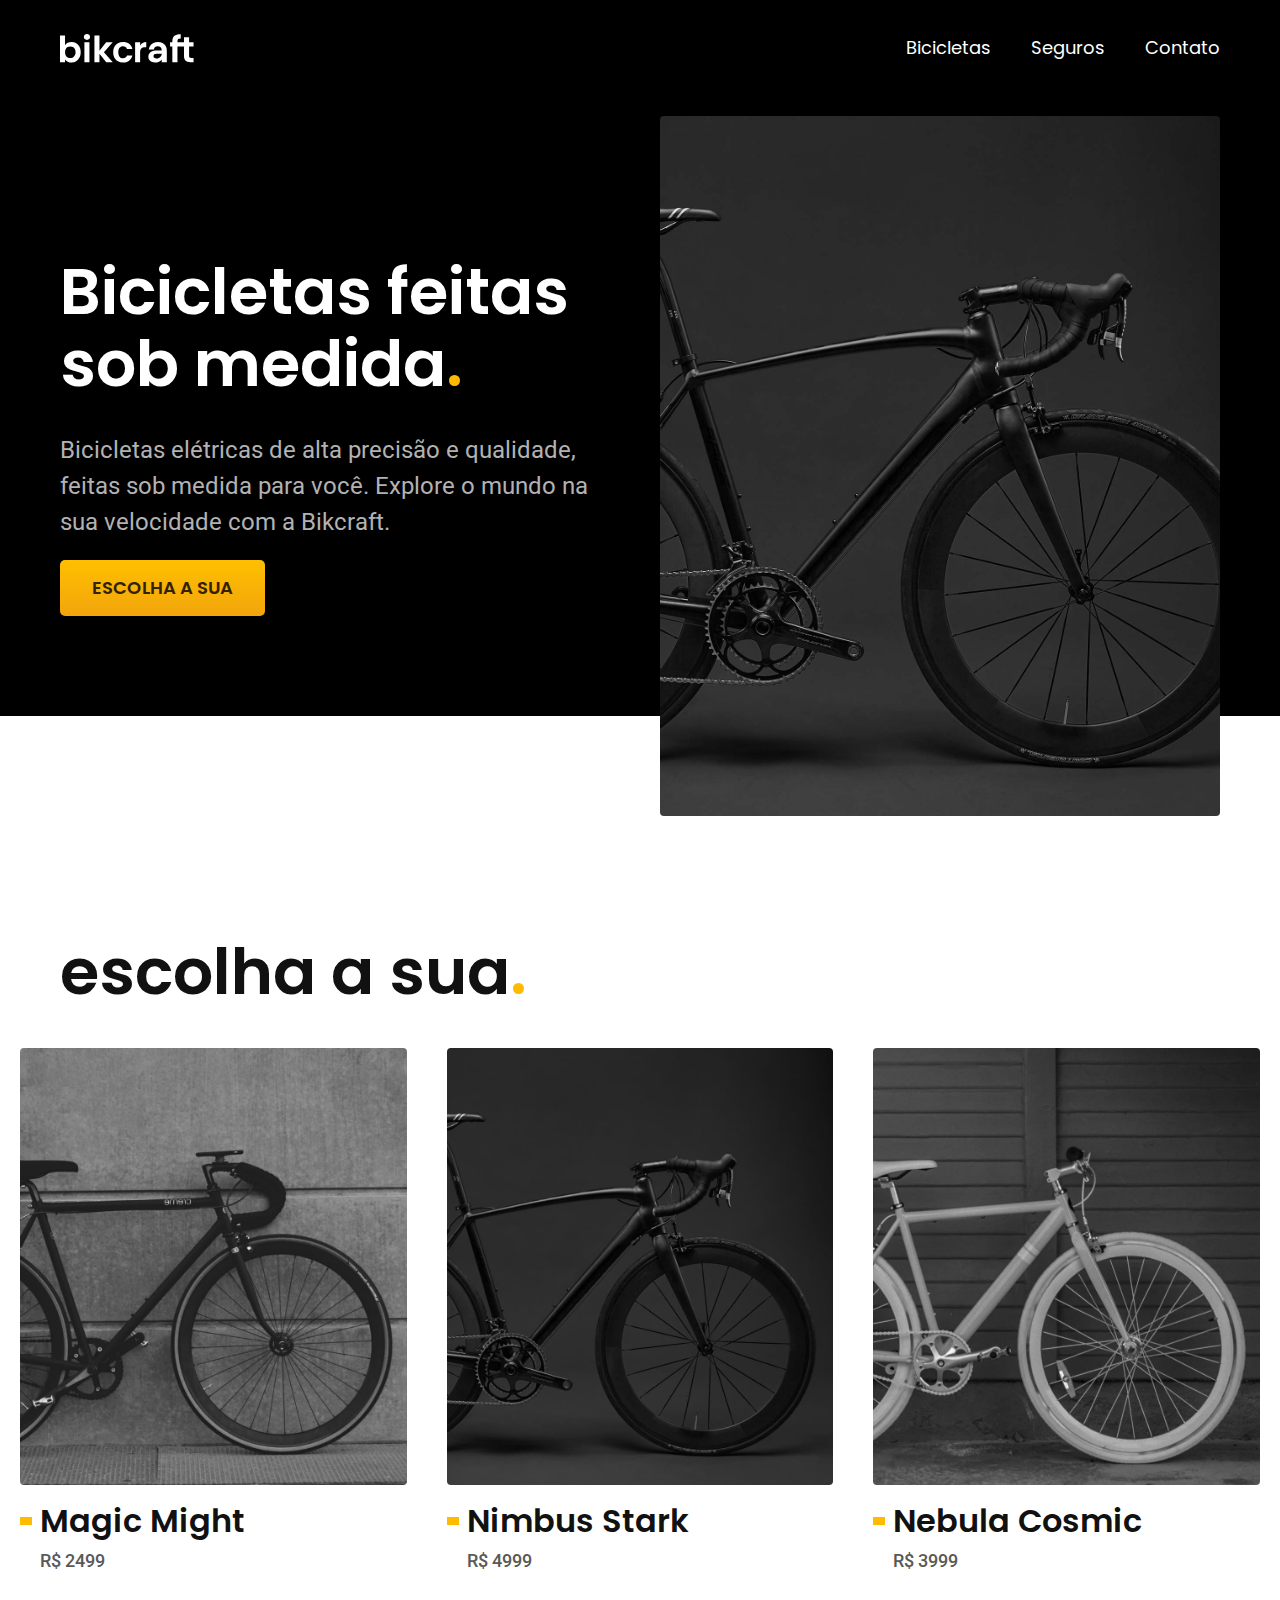
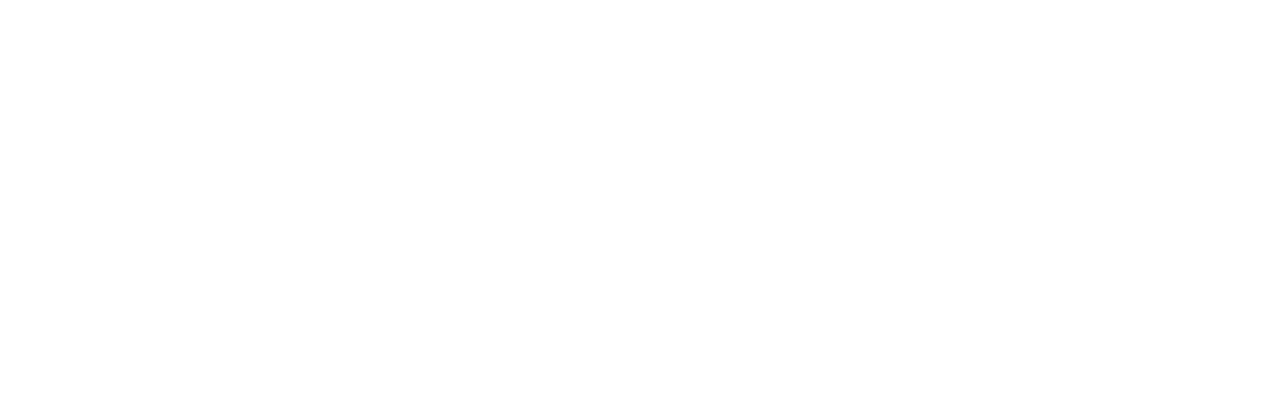
==== index.html @ eb8f43e4 "bicicletas" ====
<!DOCTYPE html>
<html lang="pt-br">

<head>
  <meta charset="UTF-8">
  <meta name="viewport"
    content="width=device-width, initial-scale=1.0">
  <link rel="stylesheet"
    href="./css/style.css">
  <link rel="preconnect"
    href="https://fonts.googleapis.com">
  <link rel="preconnect"
    href="https://fonts.gstatic.com"
    crossorigin>
  <link href="https://fonts.googleapis.com/css2?family=Poppins:wght@400;600&family=Roboto:wght@400;500&display=swap"
    rel="stylesheet">
  <title>Bikcraft - Bicicletas Elétricas</title>
  <meta name="description"
    content="Bicicletas elétricas de alta precisão e qualidade, feitas sob medida para o cliente. Explore o mundo na sua velocidade com a Bikcraft.">
</head>

<body>
  <header class="header-bg">
    <div class="header">
      <a href="./"><img src="./img/bikcraft.svg"
          alt="bikcraft"></a>
      <nav aria-label="primaria">
        <ul class="header-menu font-1-m cor-00">
          <li><a href="./bicicletas.html">Bicicletas</a></li>
          <li><a href="./seguros.html">Seguros</a></li>
          <li><a href="./contato.html">Contato</a></li>
        </ul>
      </nav>
    </div>
  </header>

  <main class="introducao-bg cor-00">
    <div class="introducao">
      <div class="introducao-conteudo">
        <h1 class="font-1-xxl">Bicicletas feitas sob medida<span class="cor-p1">.</span></h1>
        <p class="font-2-l cor-05">Bicicletas elétricas de alta precisão e qualidade, feitas sob medida para você. Explore o mundo na sua velocidade com a Bikcraft.</p>
        <a class="btn cor-p5"
          href="./bicicletas.html">Escolha a sua</a>
      </div>
      <div class="introducao-img">
        <img src="./img/fotos/introducao.jpg"
          alt="Bicicletas eletrica preta">
      </div>
    </div>

  </main>
  <article class="bicicletas-lista">
    <h2 class="font-1-xxl">escolha a sua<span class="cor-p1">.</span></h2>
    <ul>
      <li>
        <a href="./bicicletas/magic.html">
          <img src="./img/bicicletas/magic-home.jpg"
            alt="bicicleta preta">
          <h3 class="font-1-xl">Magic Might</h3>
          <span class="font-2-m cor-08">R$ 2499</span>
        </a>
      </li>
      <li>
        <a href="./bicicletas/nimbus.html">
          <img src="./img/bicicletas/nimbus-home.jpg"
            alt="bicicleta preta">
          <h3 class="font-1-xl">Nimbus Stark</h3>
          <span class="font-2-m cor-08">R$ 4999</span>
        </a>
      </li>
      <li>
        <a href="./bicicletas/nebula.html">
          <img src="./img/bicicletas/nebula-home.jpg"
            alt="bicicleta preta">
          <h3 class="font-1-xl">Nebula Cosmic</h3>
          <span class="font-2-m cor-08">R$ 3999</span>
        </a>
      </li>
    </ul>

  </article>

</body>

</html>
---- css/style.css ----
@import "./global/global.css";
@import "./global/header.css";

/* utilidades */
@import "./utilidades/componentes.css";
/* home */
@import "./home/introducao.css";
/* tipografia */
@import "./utilidades/tipografia.css";
/* cores */
@import "./utilidades/cores.css";
/* bicicletas */
@import "./bicicletas/bicicletas-lista.css";
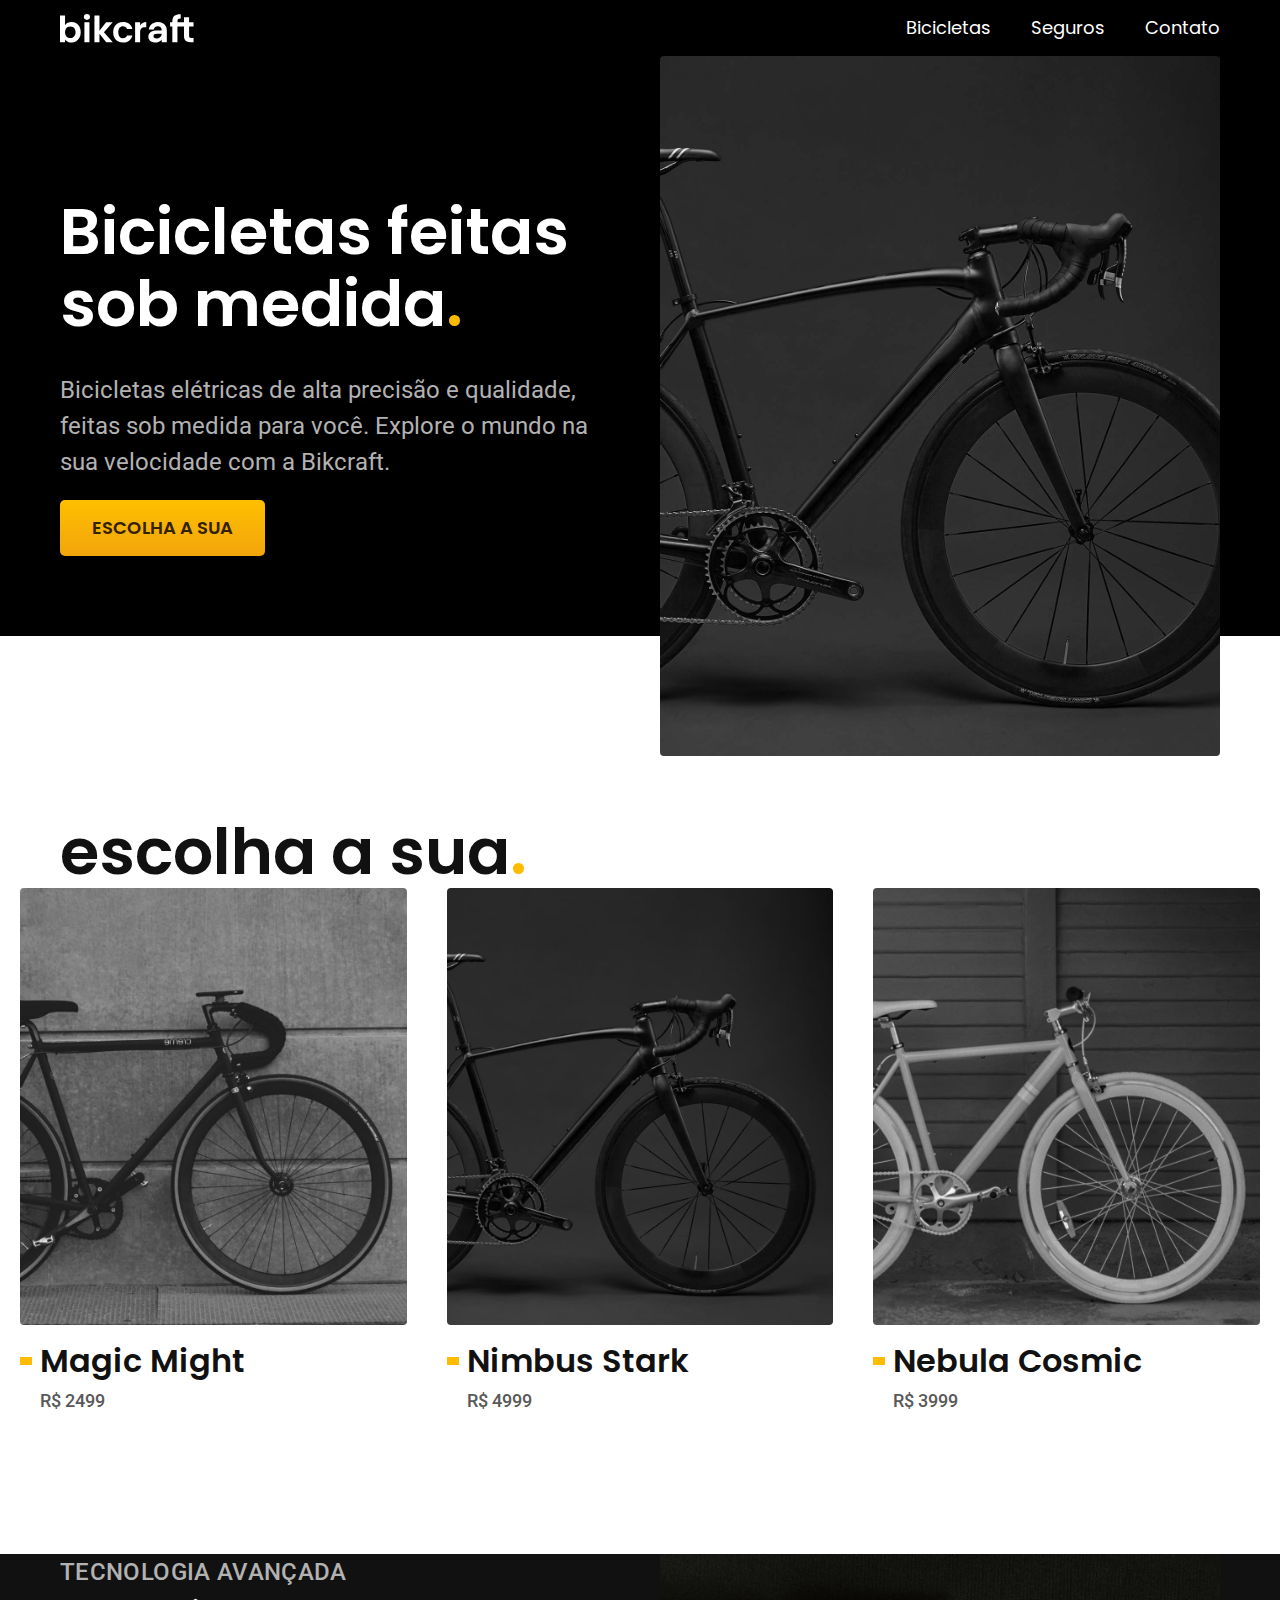
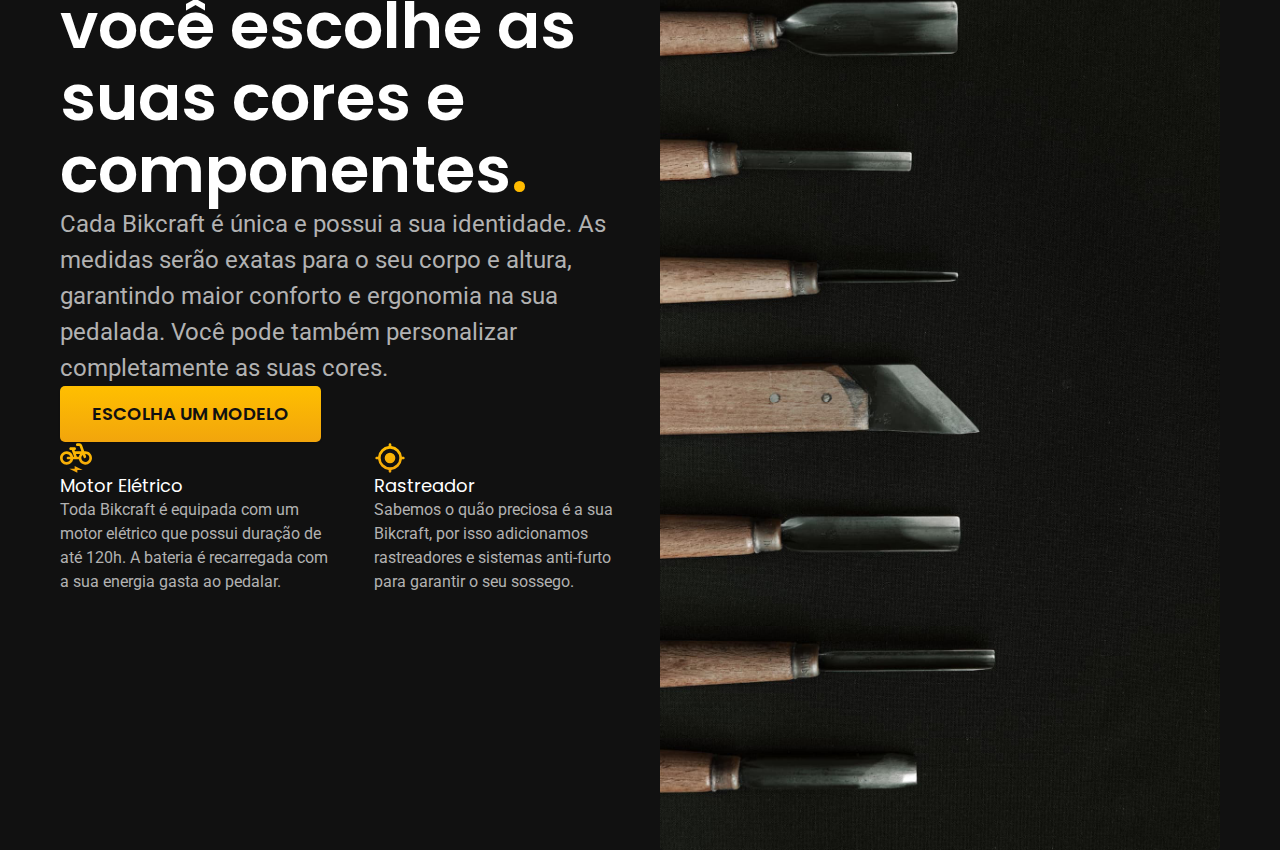
==== commit 5b73ced6: "container e tecnologia" ====
--- a/index.html
+++ b/index.html
@@ -21,7 +21,7 @@
 
 <body>
   <header class="header-bg">
-    <div class="header">
+    <div class="header container">
       <a href="./"><img src="./img/bikcraft.svg"
           alt="bikcraft"></a>
       <nav aria-label="primaria">
@@ -35,7 +35,7 @@
   </header>
 
   <main class="introducao-bg cor-00">
-    <div class="introducao">
+    <div class="introducao container">
       <div class="introducao-conteudo">
         <h1 class="font-1-xxl">Bicicletas feitas sob medida<span class="cor-p1">.</span></h1>
         <p class="font-2-l cor-05">Bicicletas elétricas de alta precisão e qualidade, feitas sob medida para você. Explore o mundo na sua velocidade com a Bikcraft.</p>
@@ -50,7 +50,7 @@
 
   </main>
   <article class="bicicletas-lista">
-    <h2 class="font-1-xxl">escolha a sua<span class="cor-p1">.</span></h2>
+    <h2 class="font-1-xxl container">escolha a sua<span class="cor-p1">.</span></h2>
     <ul>
       <li>
         <a href="./bicicletas/magic.html">
@@ -77,6 +77,41 @@
         </a>
       </li>
     </ul>
+  </article>
+
+  <article class="tecnologia-bg">
+    <div class="tecnologia container">
+      <div class="tecnologia-conteudo">
+        <span class="cor-05 font-2-l-b">Tecnologia avançada</span>
+        <h2 class="font-1-xxl cor-00">
+          você escolhe as
+          suas cores e
+          componentes<span class="cor-p1">.</span></h2>
+        <p class="font-2-l cor-05">Cada Bikcraft é única e possui a sua identidade. As medidas serão exatas para o seu corpo e altura, garantindo maior conforto e ergonomia na sua pedalada. Você pode também personalizar completamente as suas cores.</p>
+        <a class="btn"
+          href="./bicicletas.html">Escolha um modelo</a>
+        <ul class="tecnologia-lista">
+          <li>
+            <img src="./img/icones/eletrica.svg"
+              alt="">
+            <h3 class="font-1-m cor-00">Motor Elétrico
+            </h3>
+            <p class="font-2-s cor-05">Toda Bikcraft é equipada com um motor elétrico que possui duração de até 120h. A bateria é recarregada com a sua energia gasta ao pedalar.</p>
+          </li>
+          <li>
+            <img src="./img/icones/rastreador.svg"
+              alt="">
+            <h3 class="font-1-m cor-00">Rastreador
+            </h3>
+            <p class="font-2-s cor-05">Sabemos o quão preciosa é a sua Bikcraft, por isso adicionamos rastreadores e sistemas anti-furto para garantir o seu sossego.</p>
+          </li>
+        </ul>
+      </div>
+      <div class="tecnologia-img">
+        <img src="./img/fotos/tecnologia.jpg"
+          alt="">
+      </div>
+    </div>
 
   </article>
 
--- a/css/style.css
+++ b/css/style.css
@@ -5,6 +5,7 @@
 @import "./utilidades/componentes.css";
 /* home */
 @import "./home/introducao.css";
+@import "./home/tecnologia.css";
 /* tipografia */
 @import "./utilidades/tipografia.css";
 /* cores */
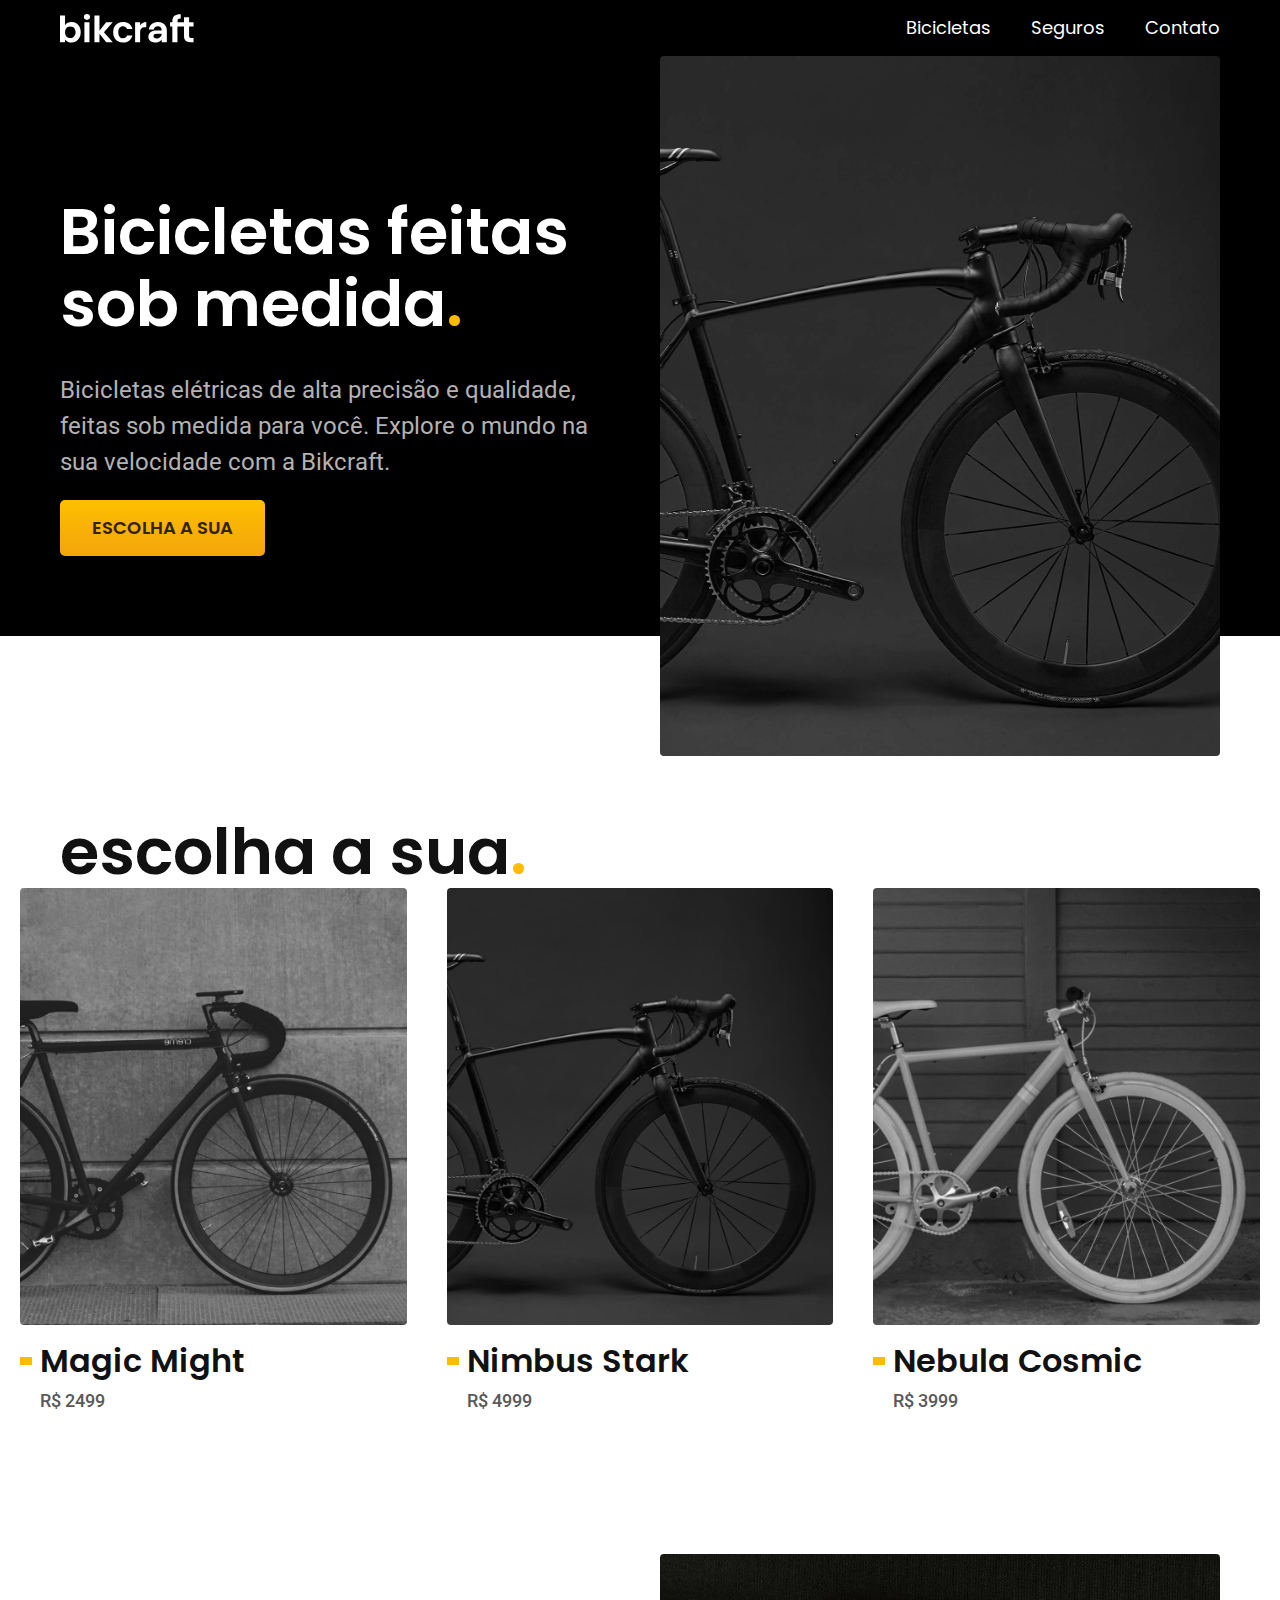
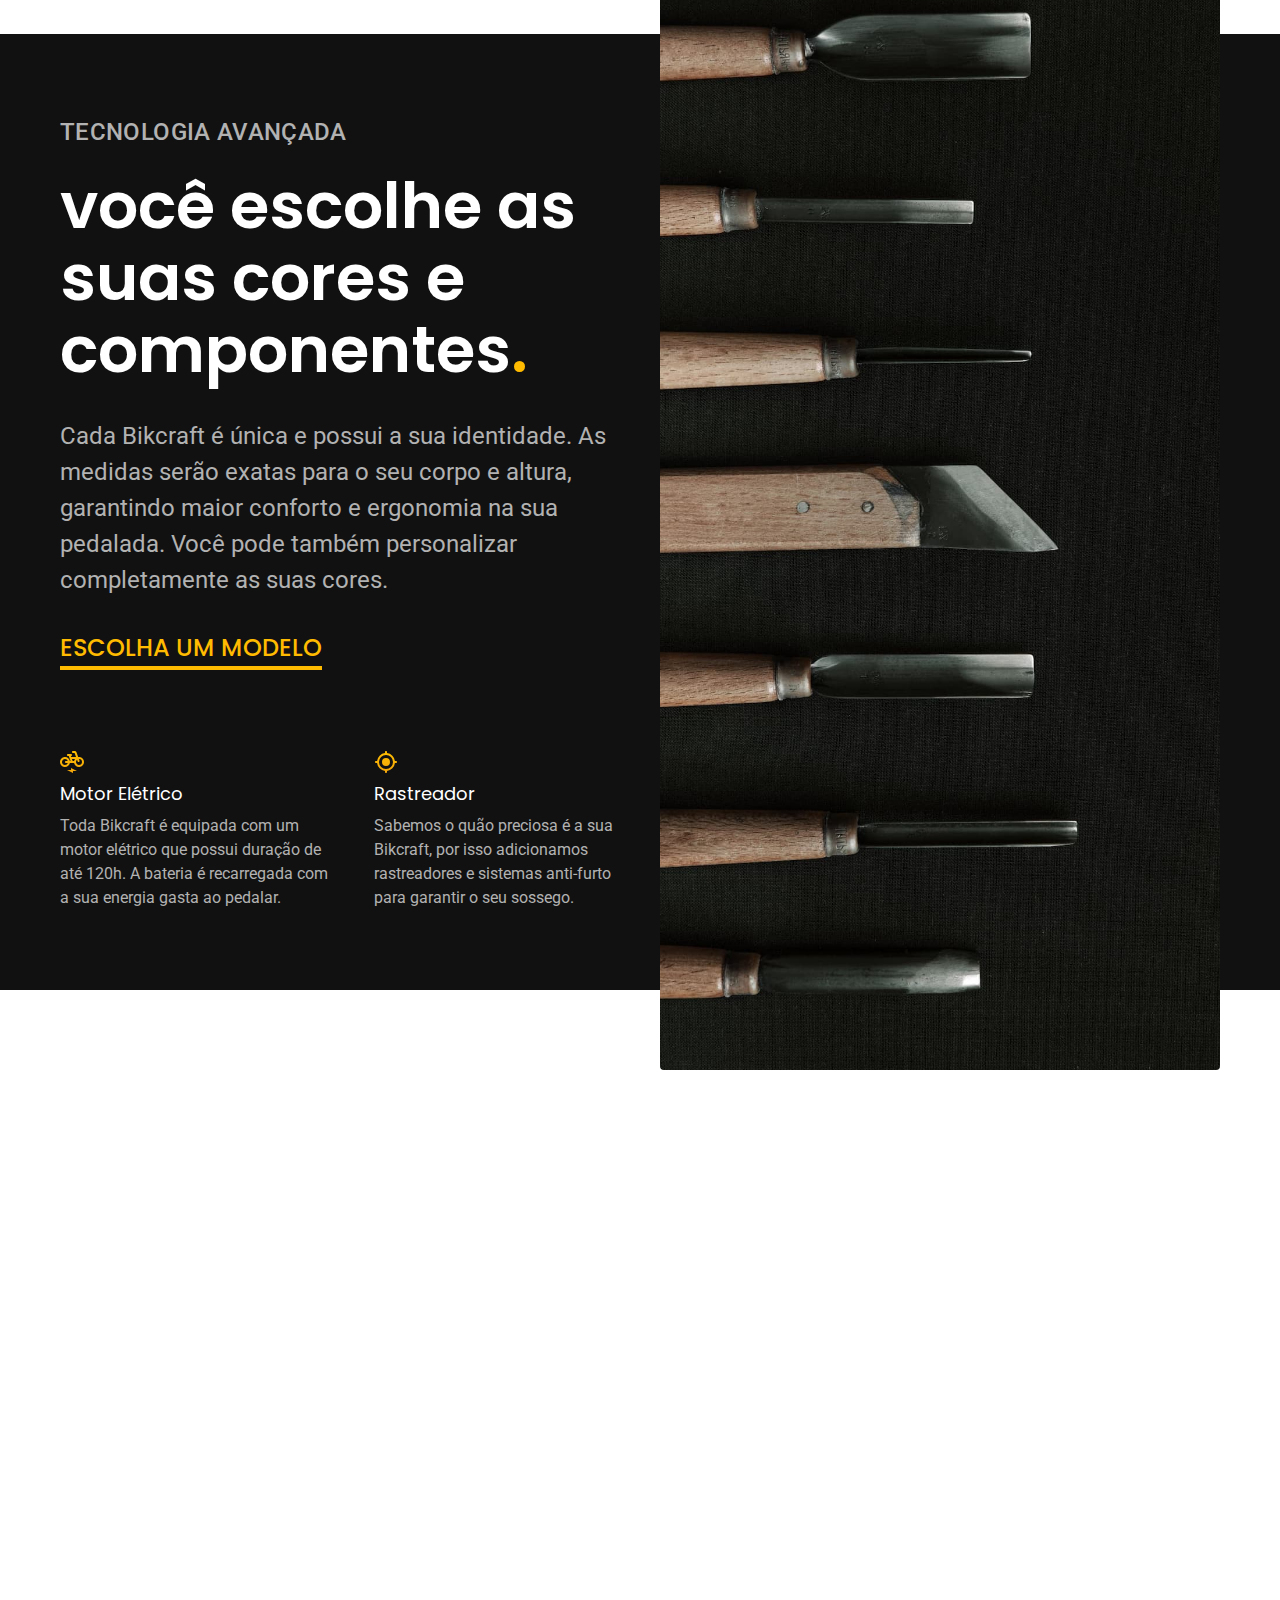
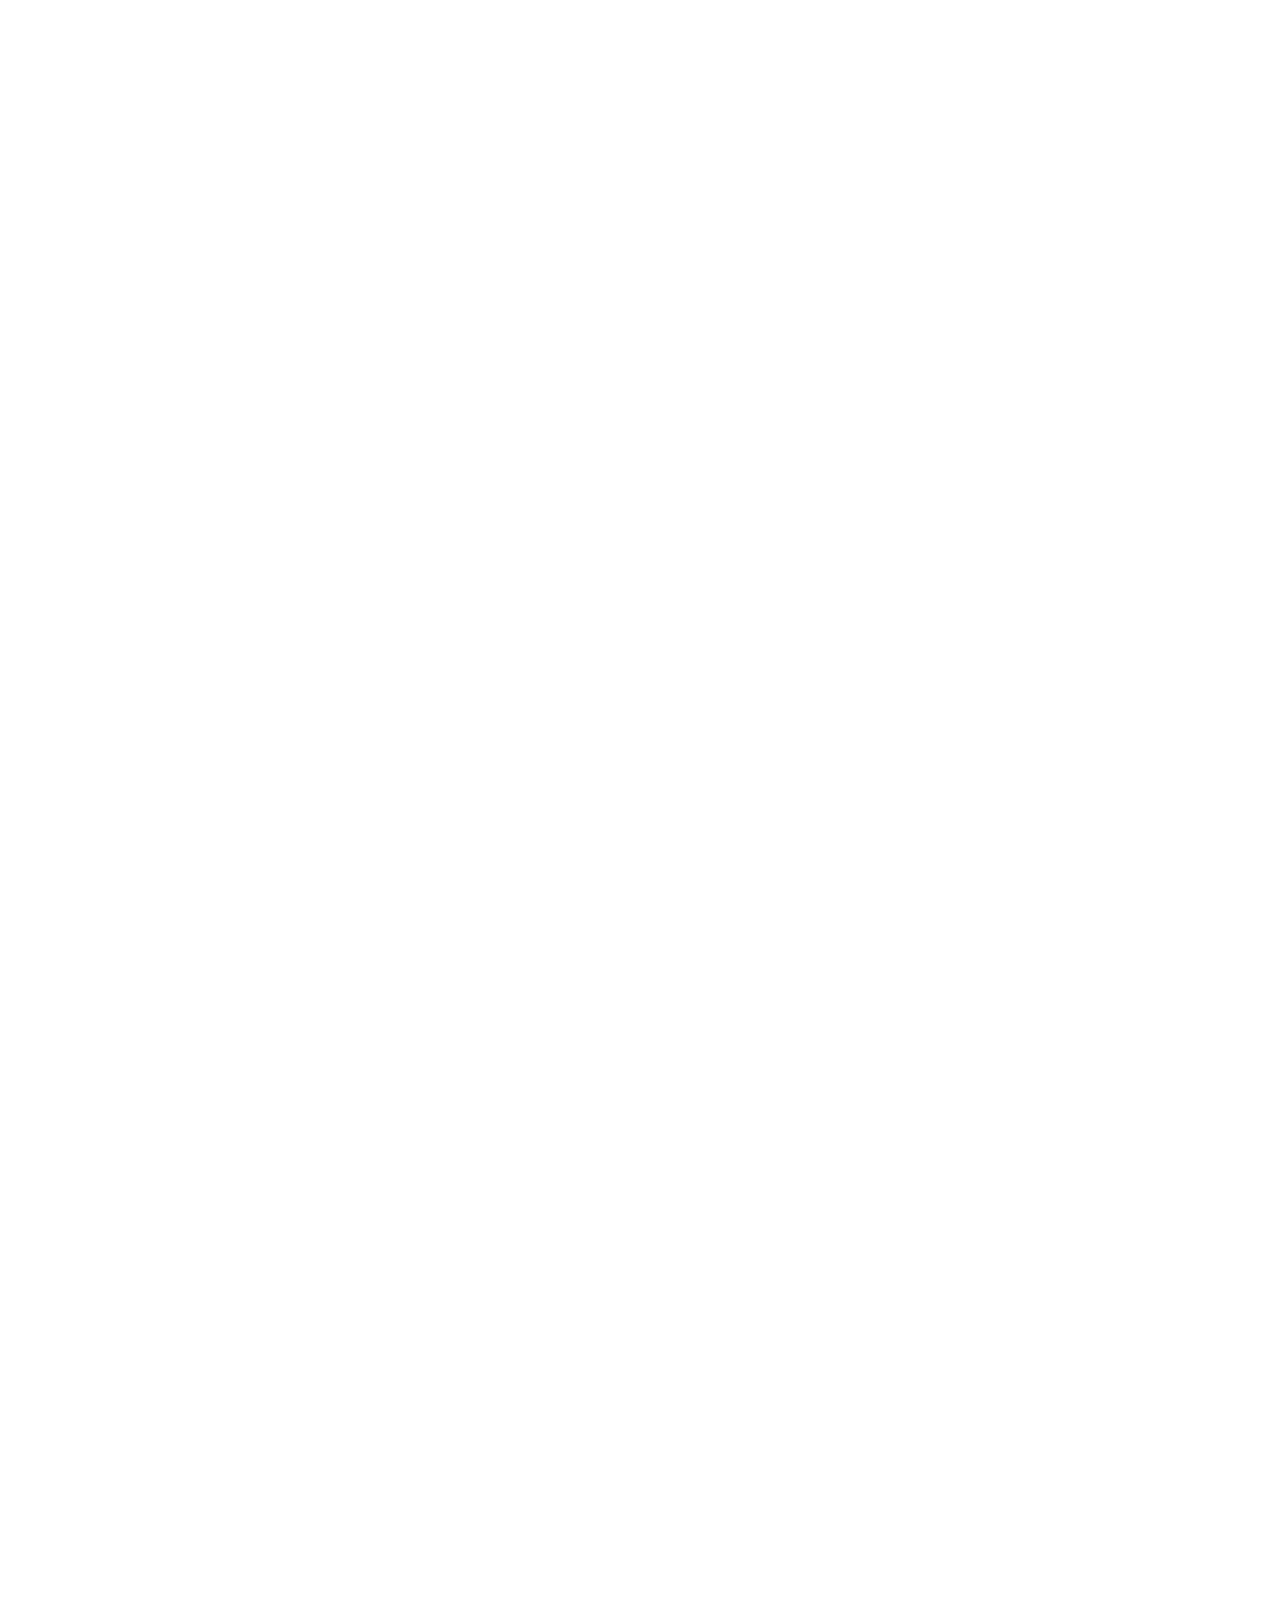
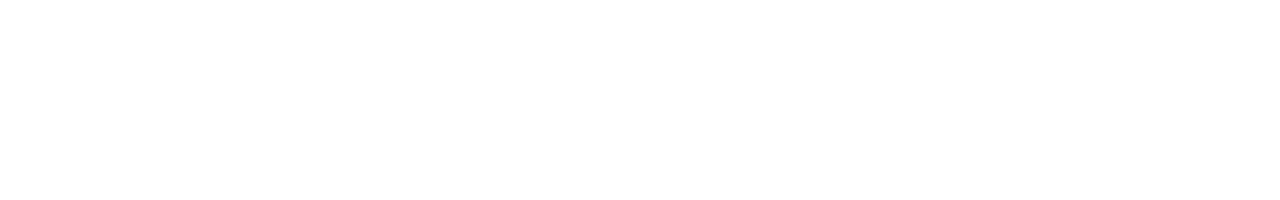
==== commit 5535e564: "tecnologia final" ====
--- a/index.html
+++ b/index.html
@@ -88,7 +88,7 @@
           suas cores e
           componentes<span class="cor-p1">.</span></h2>
         <p class="font-2-l cor-05">Cada Bikcraft é única e possui a sua identidade. As medidas serão exatas para o seu corpo e altura, garantindo maior conforto e ergonomia na sua pedalada. Você pode também personalizar completamente as suas cores.</p>
-        <a class="btn"
+        <a class="link"
           href="./bicicletas.html">Escolha um modelo</a>
         <ul class="tecnologia-lista">
           <li>
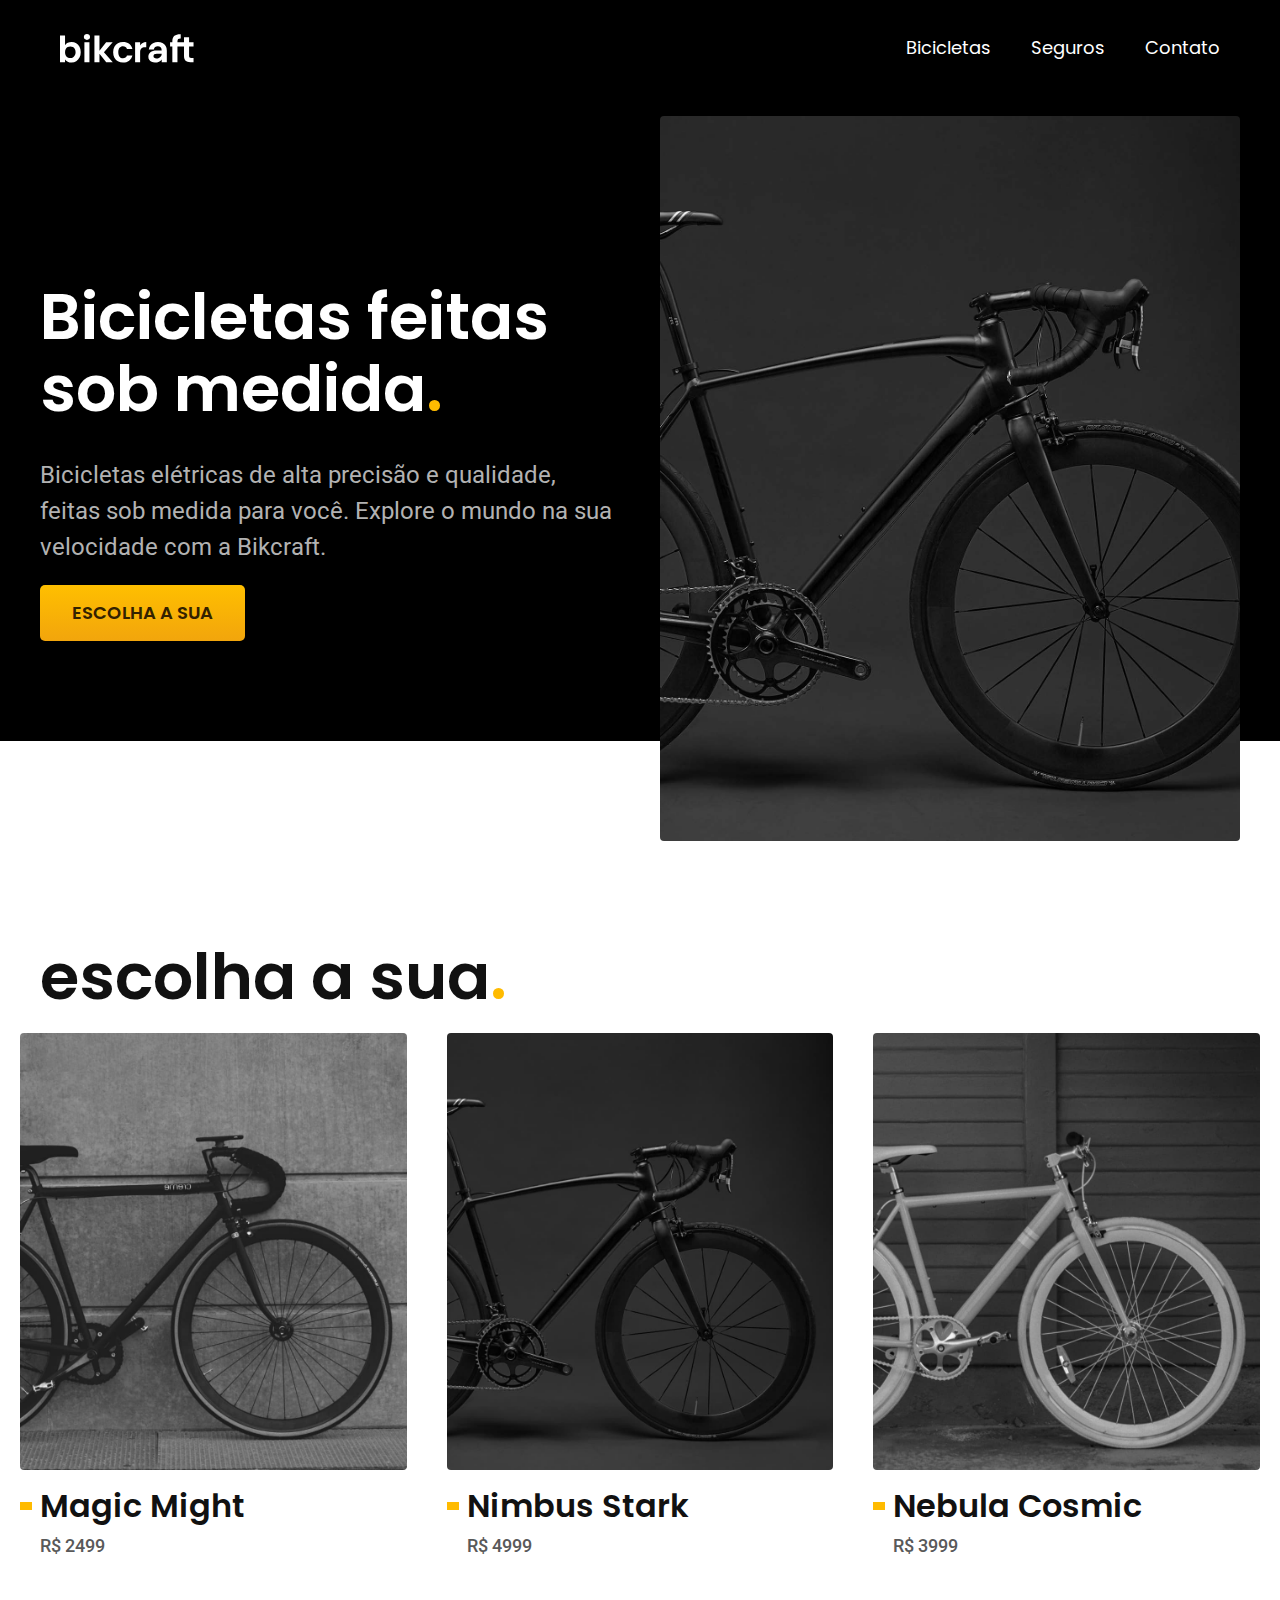
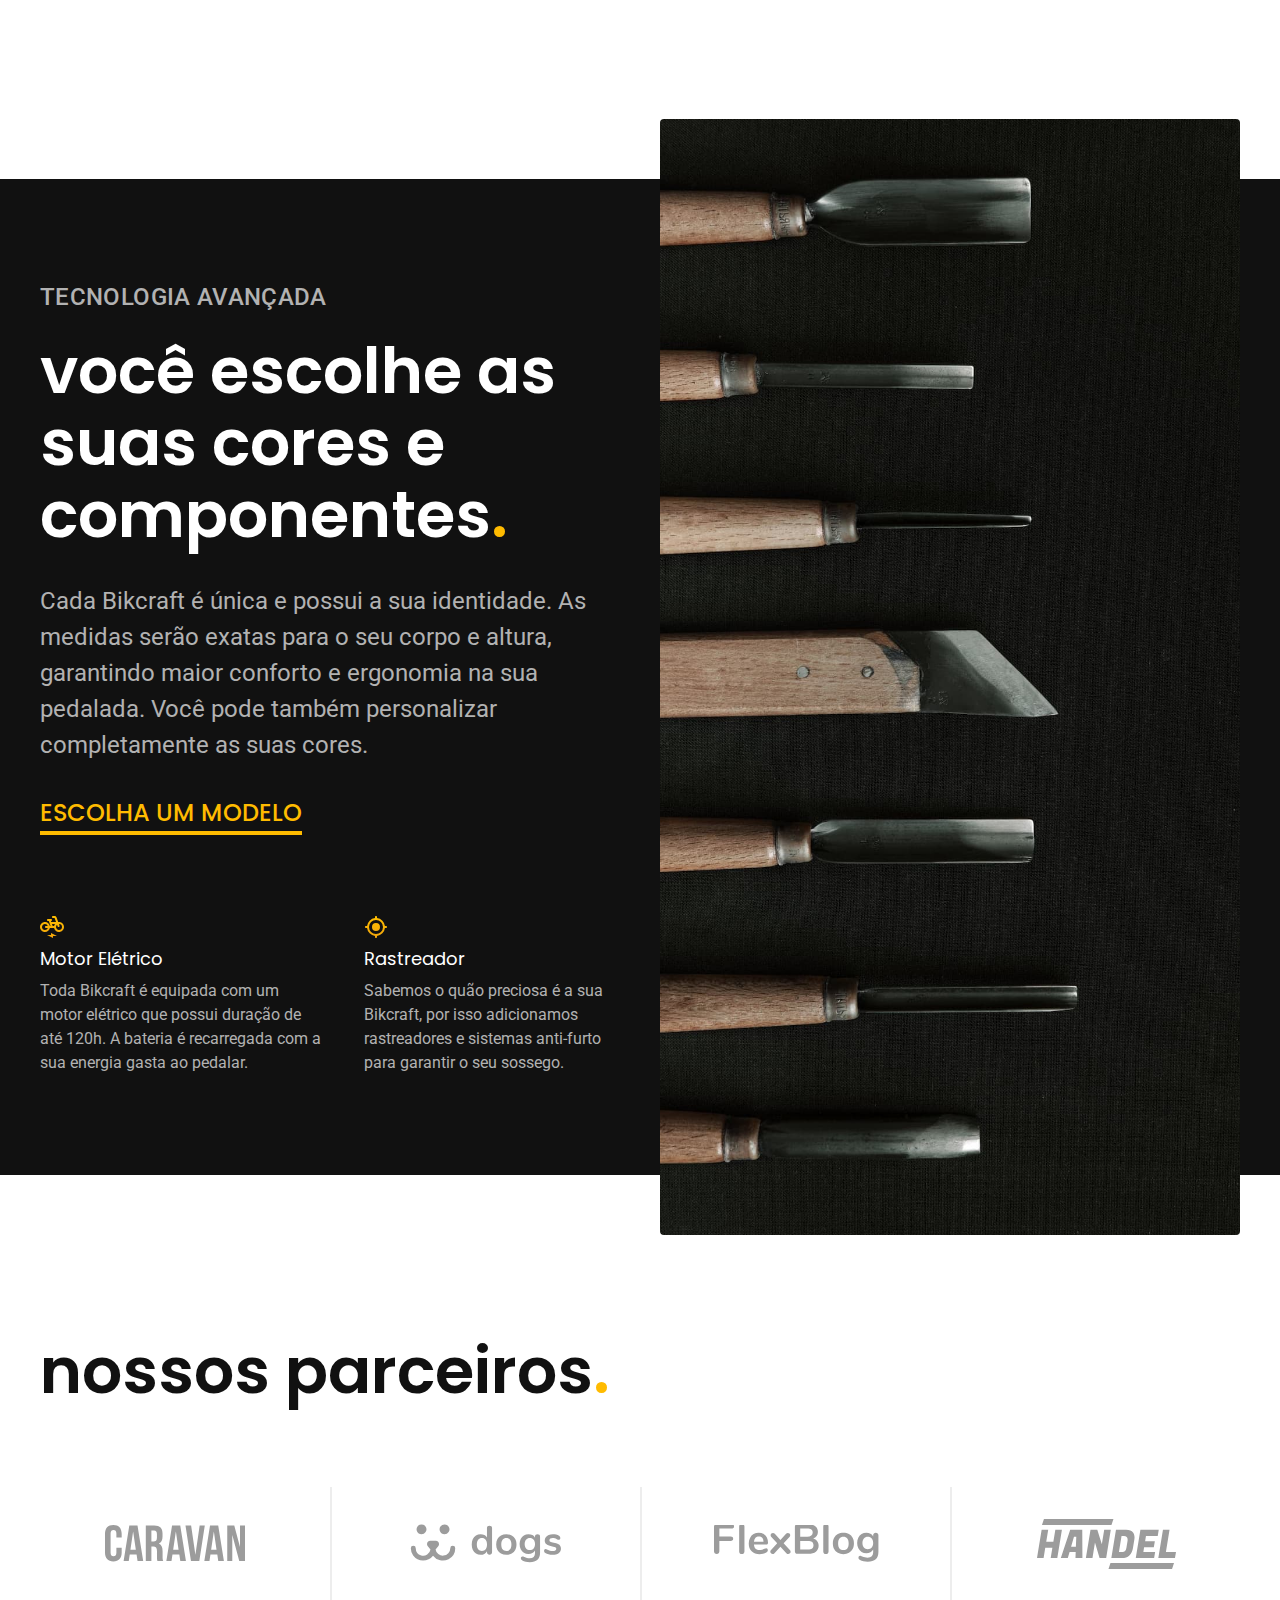
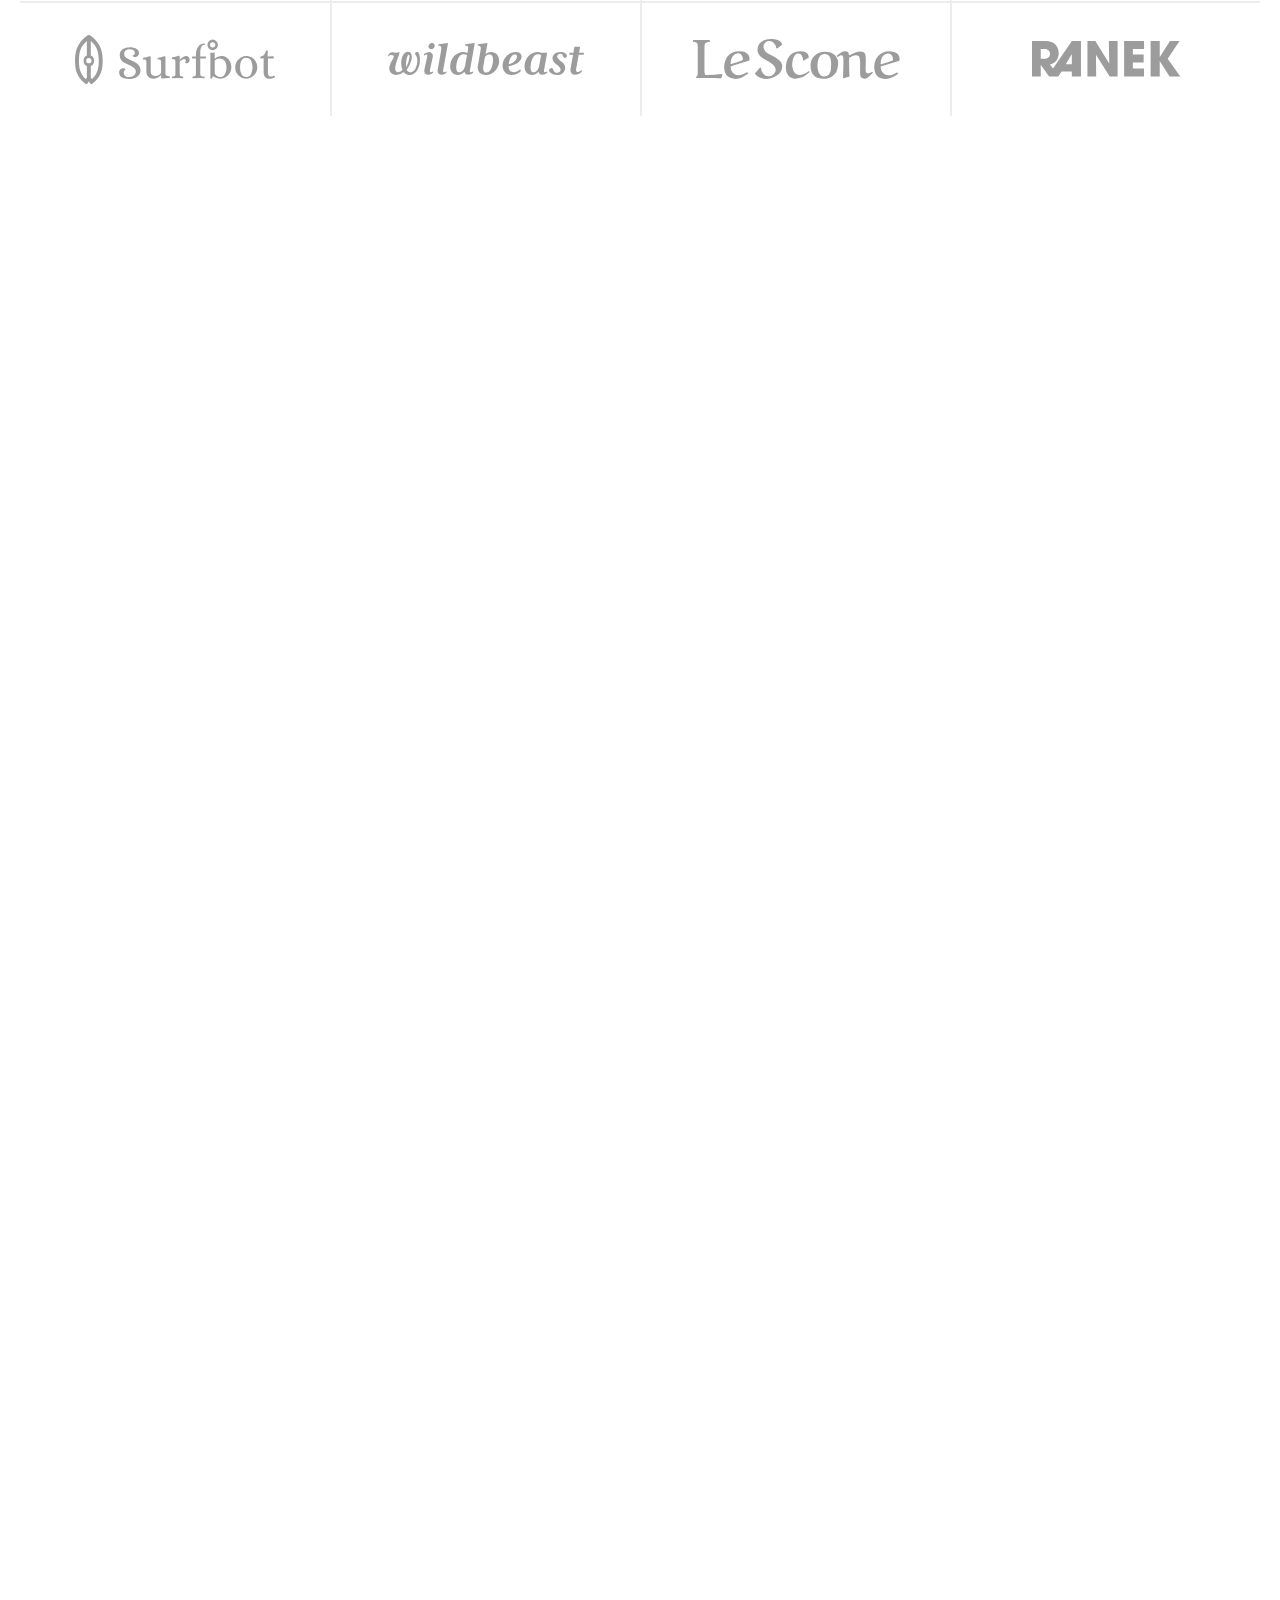
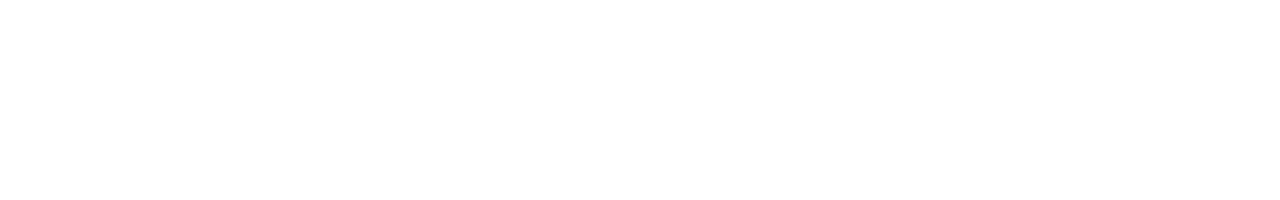
==== commit 6f4bc914: "parceiros" ====
--- a/index.html
+++ b/index.html
@@ -114,6 +114,35 @@
     </div>
 
   </article>
+  <section class="parceiros" aria-label="Nossos Parceiros">
+    <h2 class="font-1-xxl container">nossos parceiros<span class="cor-p1">.</span></h2>
+    <ul>
+      <li>
+        <img src="./img/parceiros/caravan.svg" alt="caravan">
+      </li>
+      <li>
+        <img src="./img/parceiros/dogs.svg" alt="dogs">
+      </li>
+      <li>
+        <img src="./img/parceiros/flexblog.svg" alt="flexblog">
+      </li>
+      <li>
+        <img src="./img/parceiros/handel.svg" alt="handel">
+      </li>
+      <li>
+        <img src="./img/parceiros/surfbot.svg" alt="surfbot">
+      </li>
+      <li>
+        <img src="./img/parceiros/wildbeast.svg" alt="wildbeast">
+      </li>
+      <li>
+        <img src="./img/parceiros/lescone.svg" alt="lescone">
+      </li>
+      <li>
+        <img src="./img/parceiros/ranek.svg" alt="ranek">
+      </li>
+    </ul>
+  </section>
 
 </body>
 
--- a/css/style.css
+++ b/css/style.css
@@ -6,6 +6,7 @@
 /* home */
 @import "./home/introducao.css";
 @import "./home/tecnologia.css";
+@import "./home/parceiros.css";
 /* tipografia */
 @import "./utilidades/tipografia.css";
 /* cores */
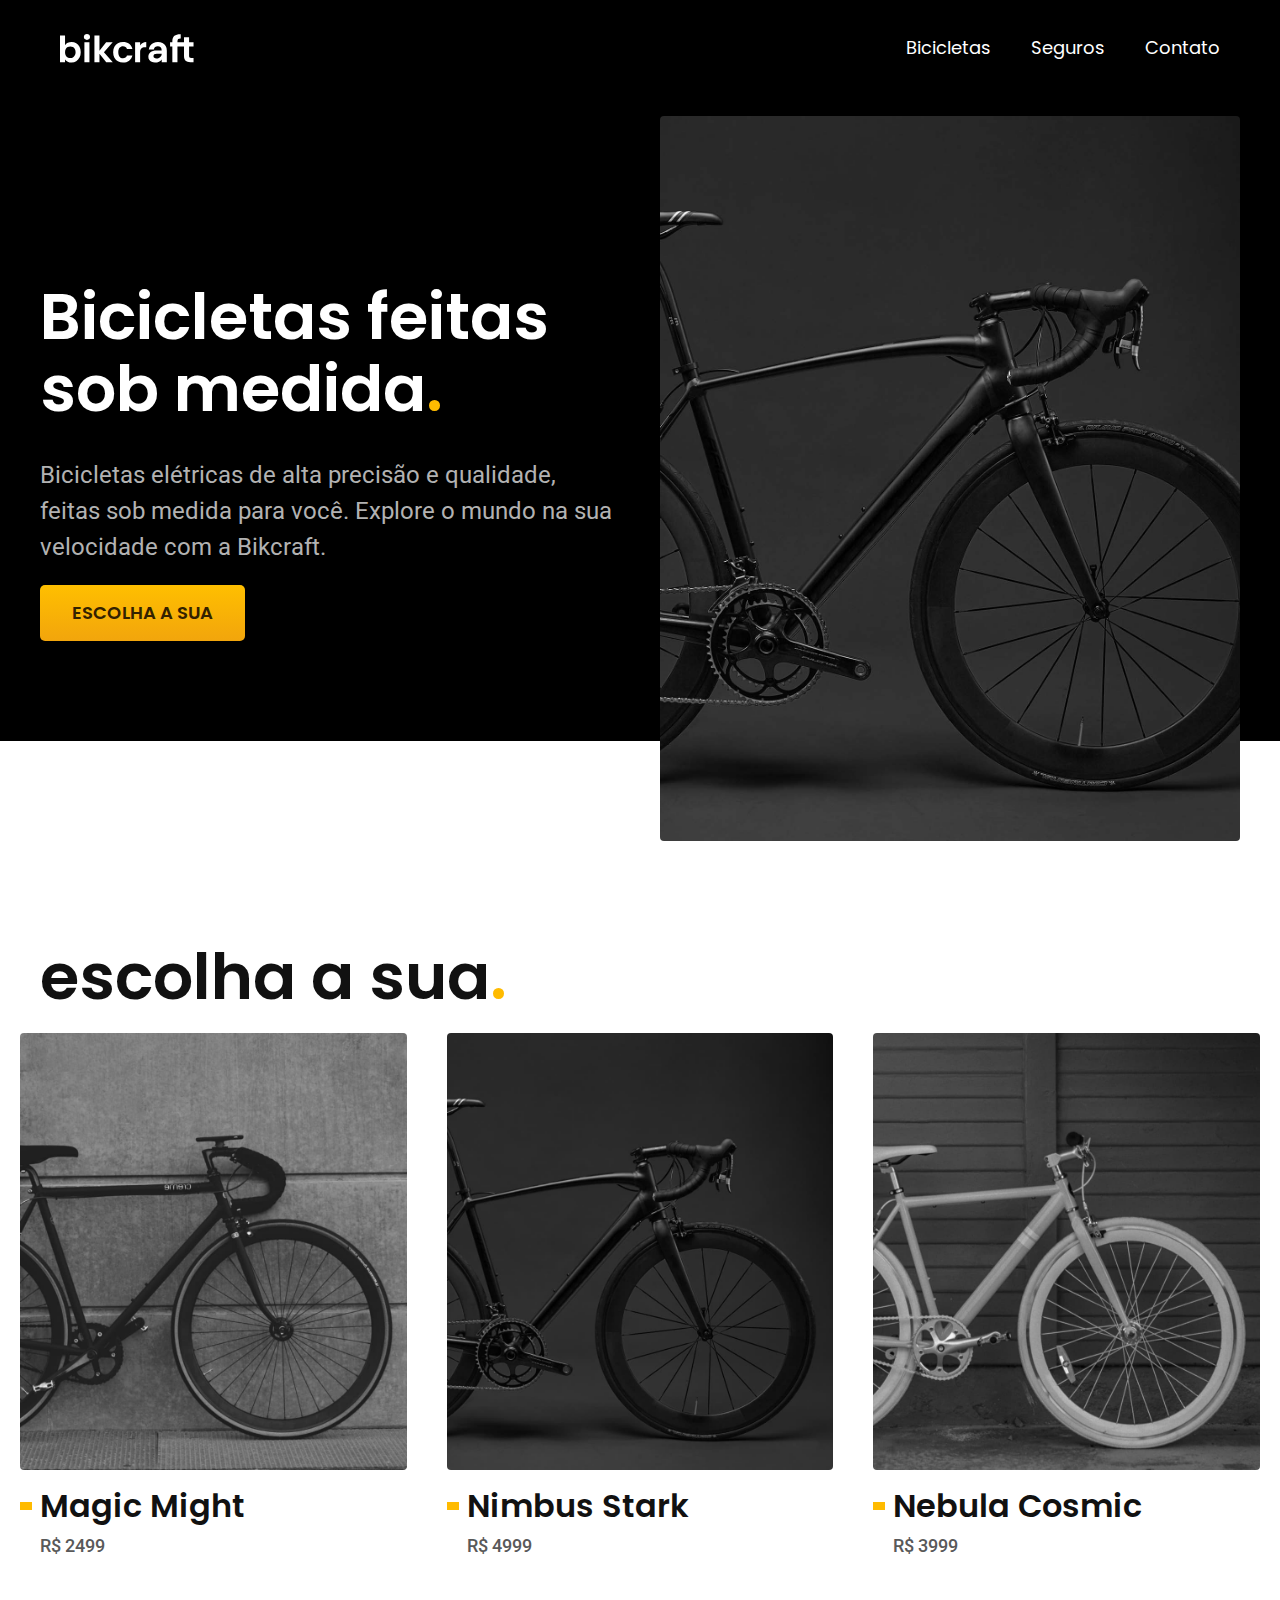
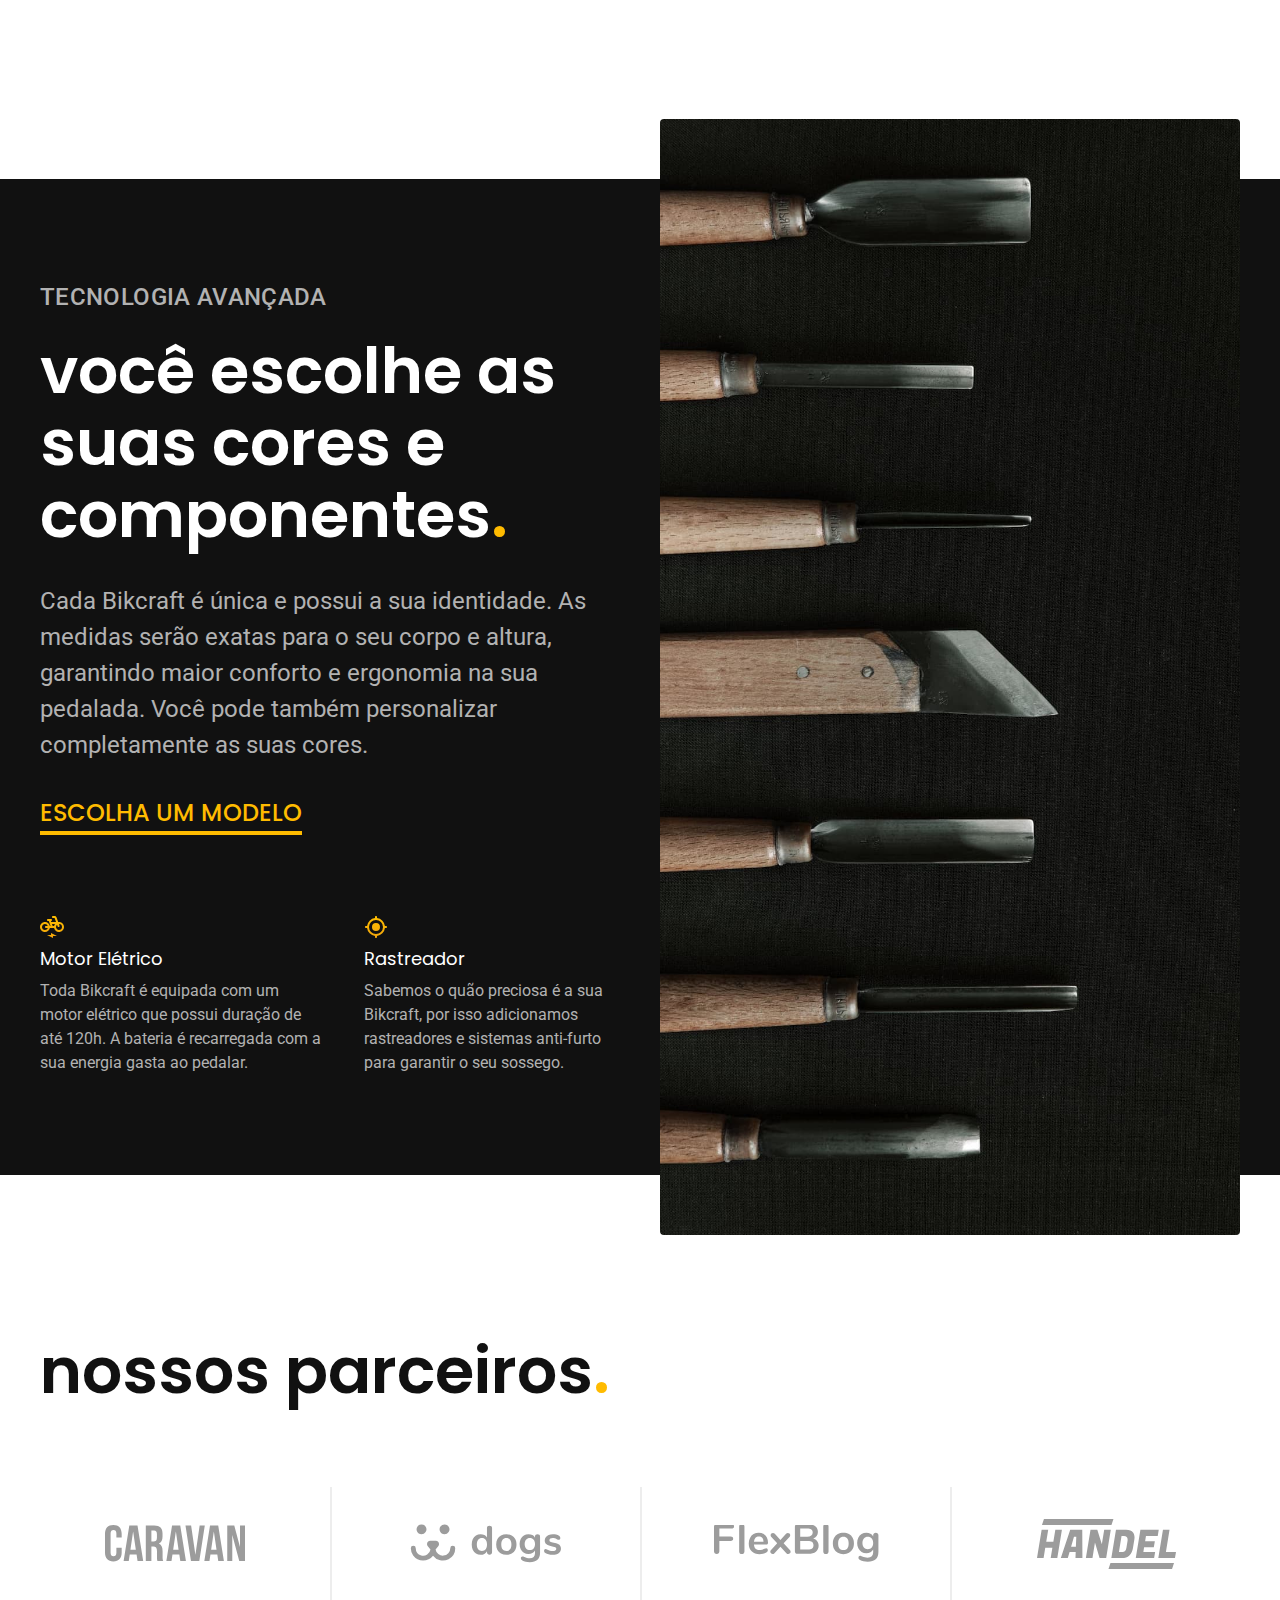
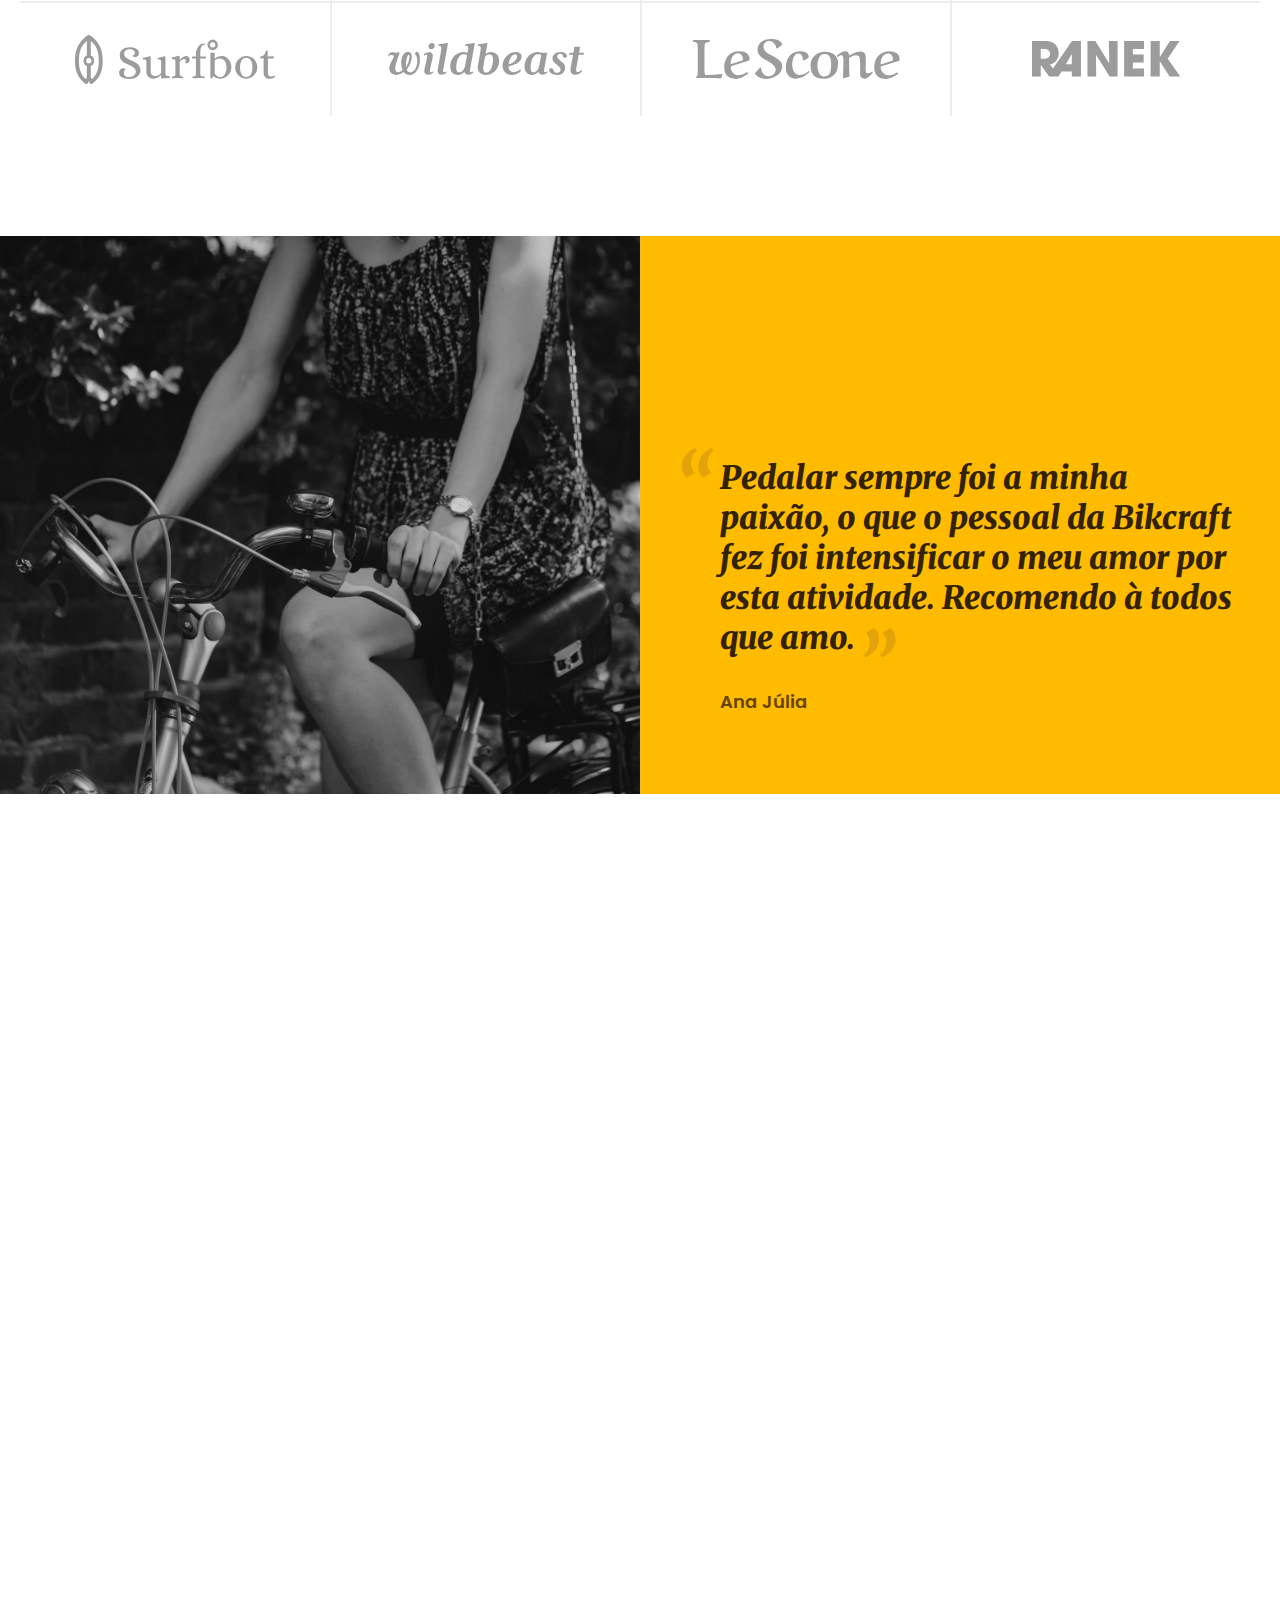
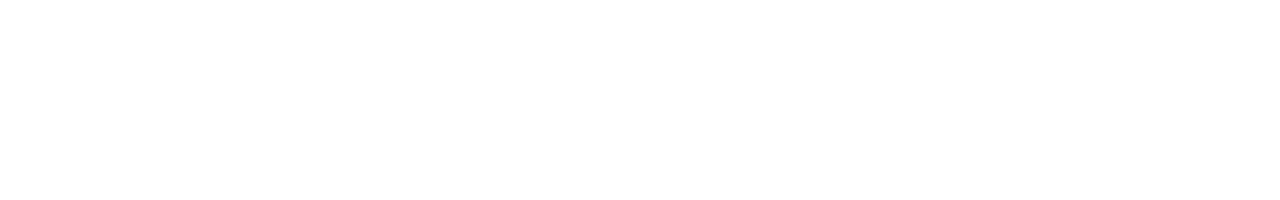
==== commit 56a94e23: "depoimento" ====
--- a/index.html
+++ b/index.html
@@ -12,7 +12,7 @@
   <link rel="preconnect"
     href="https://fonts.gstatic.com"
     crossorigin>
-  <link href="https://fonts.googleapis.com/css2?family=Poppins:wght@400;600&family=Roboto:wght@400;500&display=swap"
+  <link href="https://fonts.googleapis.com/css2?family=Poppins:wght@400;600&family=Roboto:wght@400;500&family=Merriweather:ital,wght@1,900&display=swap"
     rel="stylesheet">
   <title>Bikcraft - Bicicletas Elétricas</title>
   <meta name="description"
@@ -143,6 +143,17 @@
       </li>
     </ul>
   </section>
+  <section class="depoimento" aria-label="Depoimento">
+    <div class="depoimento-img">
+      <img src="./img/fotos/depoimento.jpg" alt="Pessoa pedalando uma bicicleta Bikcraft">
+    </div>
+    <div class="depoimento-conteudo">
+      <blockquote class="font-1-xl cor-p5">
+        <p>Pedalar sempre foi a minha paixão, o que o pessoal da Bikcraft fez foi intensificar o meu amor por esta atividade. Recomendo à todos que amo.</p>
+      </blockquote>
+      <span class="font-1-m-b cor-p4">Ana Júlia</span>
+    </div>
+  </section>
 
 </body>
 
--- a/css/style.css
+++ b/css/style.css
@@ -7,6 +7,7 @@
 @import "./home/introducao.css";
 @import "./home/tecnologia.css";
 @import "./home/parceiros.css";
+@import "./home/depoimento.css";
 /* tipografia */
 @import "./utilidades/tipografia.css";
 /* cores */
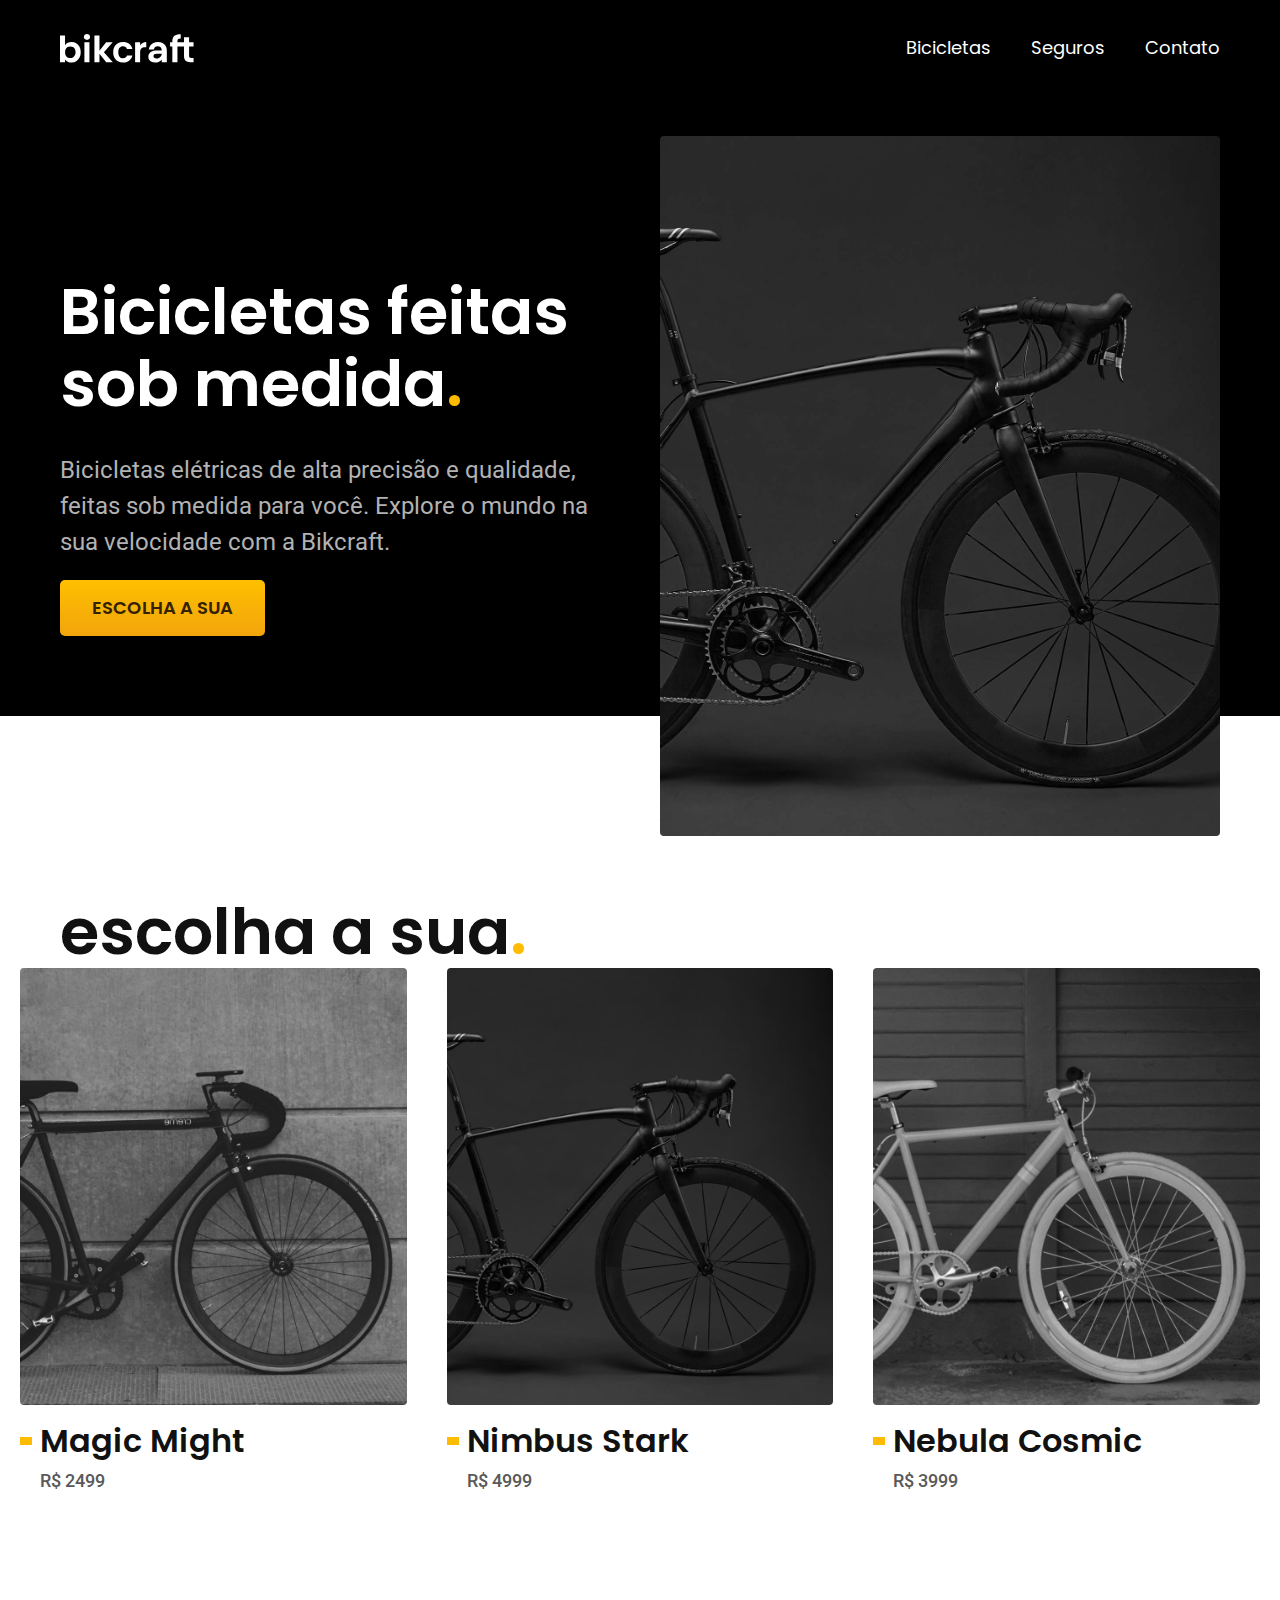
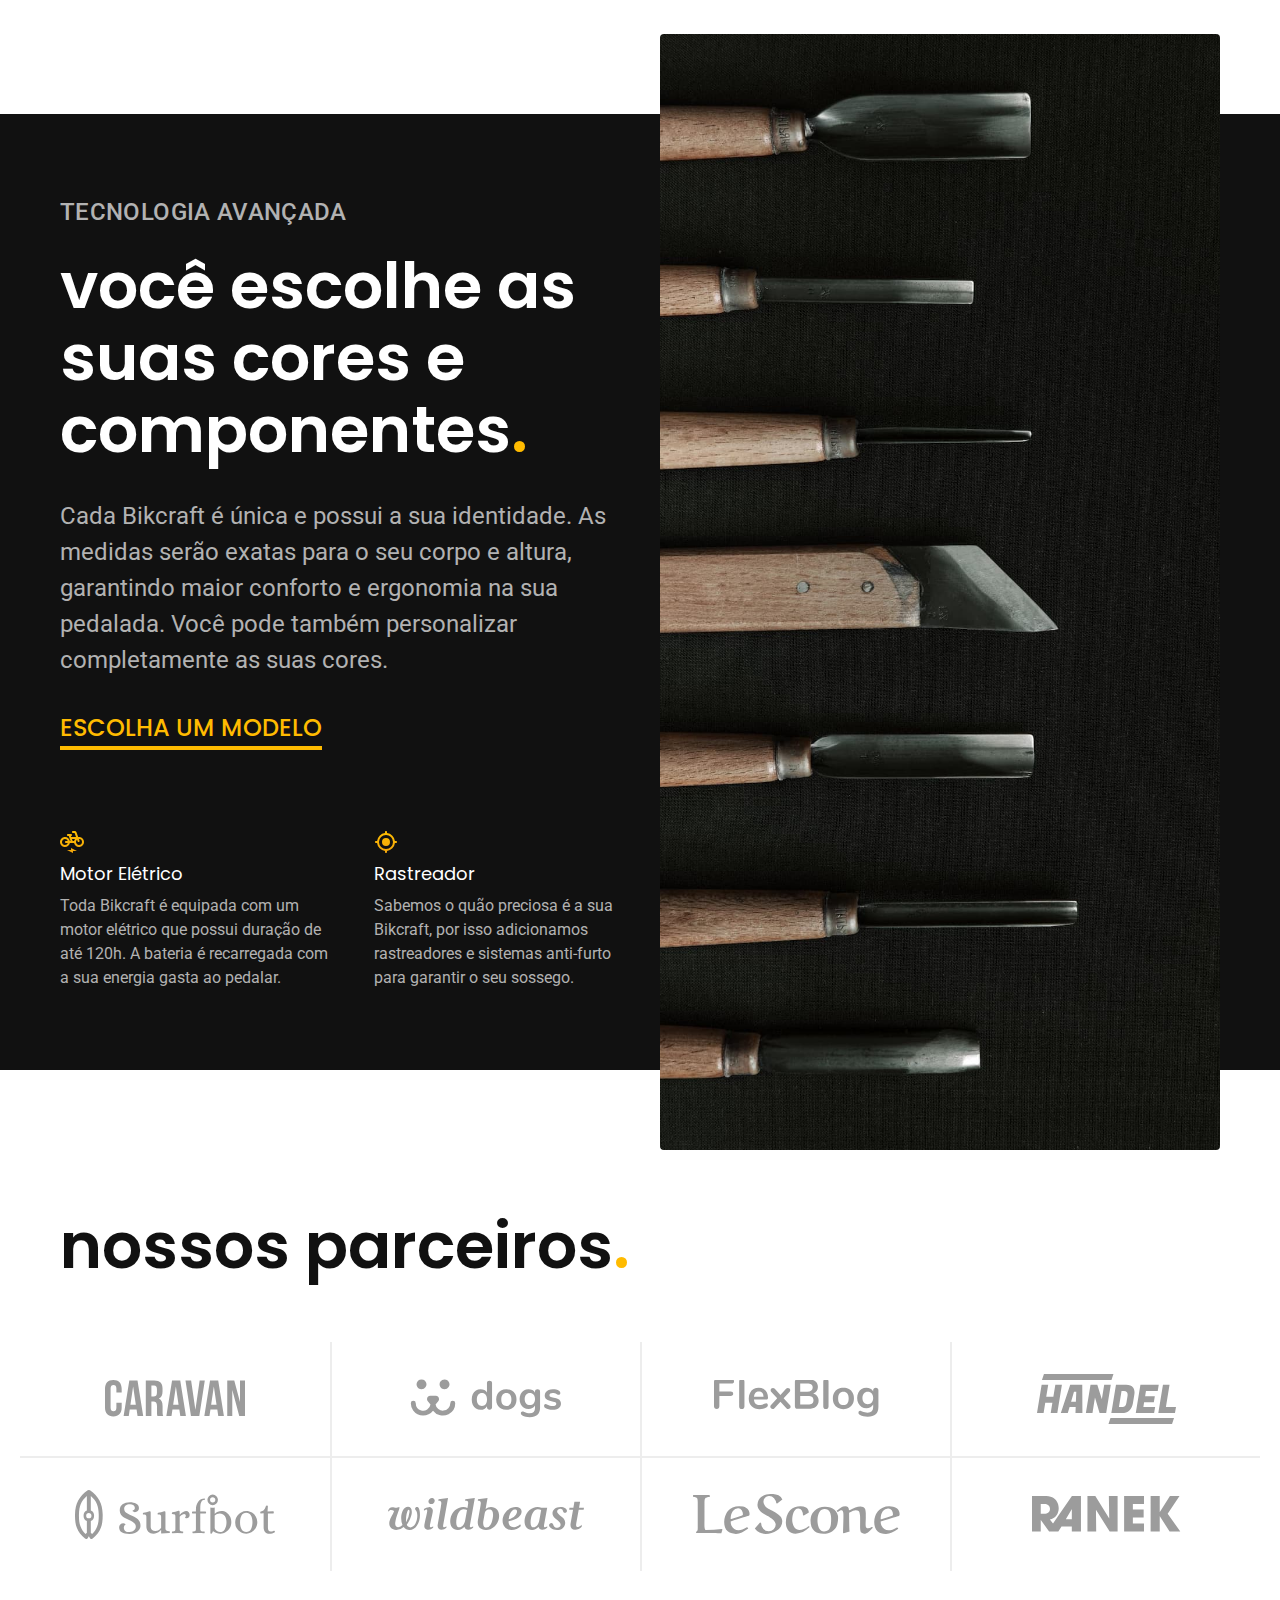
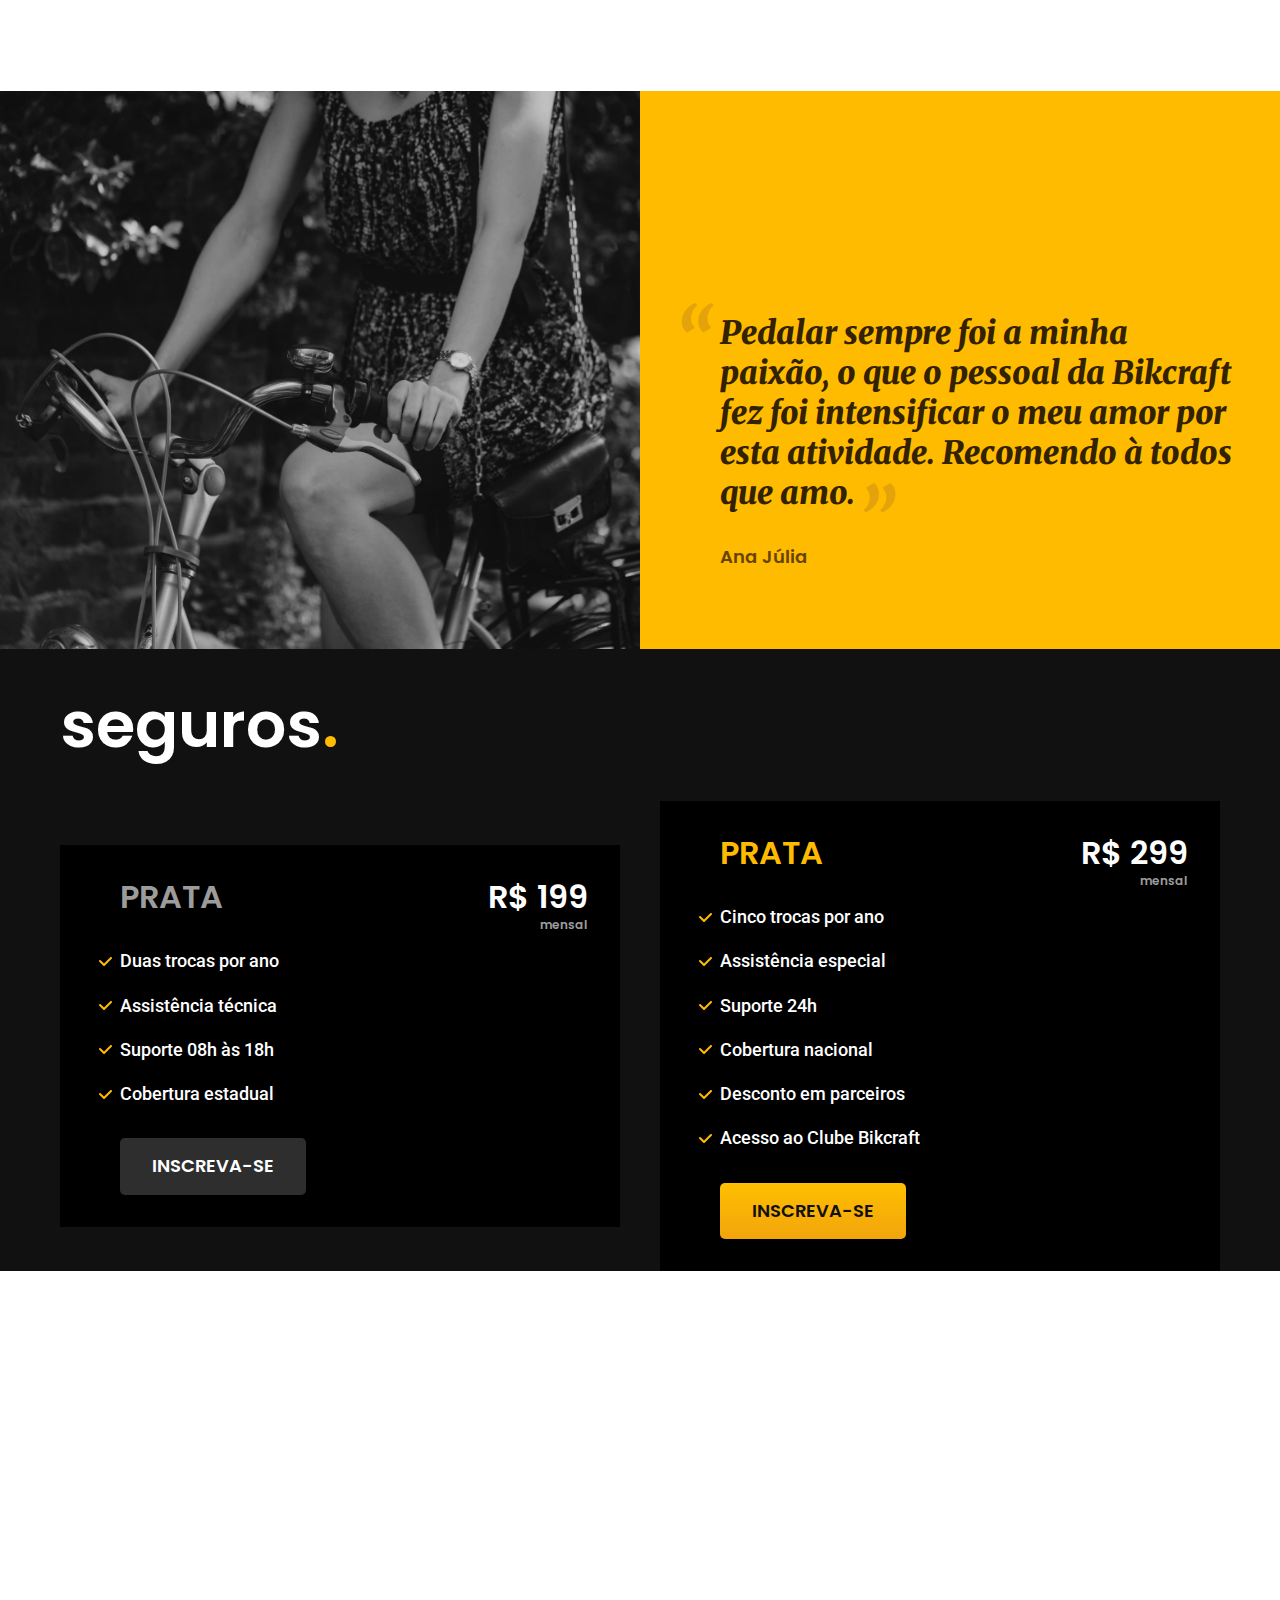
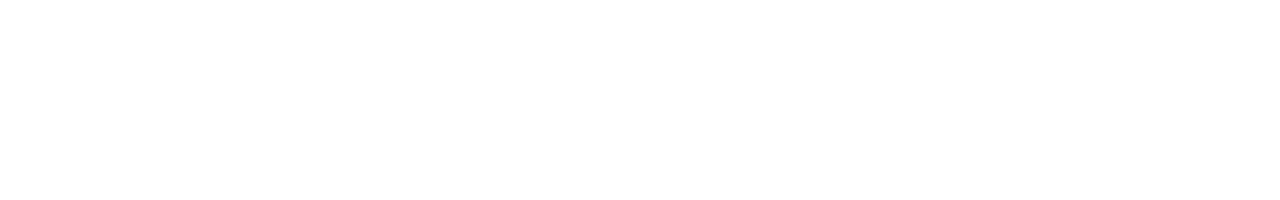
==== commit 3a7324cc: "seguros" ====
--- a/index.html
+++ b/index.html
@@ -114,38 +114,49 @@
     </div>
 
   </article>
-  <section class="parceiros" aria-label="Nossos Parceiros">
+  <section class="parceiros"
+    aria-label="Nossos Parceiros">
     <h2 class="font-1-xxl container">nossos parceiros<span class="cor-p1">.</span></h2>
     <ul>
       <li>
-        <img src="./img/parceiros/caravan.svg" alt="caravan">
-      </li>
-      <li>
-        <img src="./img/parceiros/dogs.svg" alt="dogs">
-      </li>
-      <li>
-        <img src="./img/parceiros/flexblog.svg" alt="flexblog">
-      </li>
-      <li>
-        <img src="./img/parceiros/handel.svg" alt="handel">
-      </li>
-      <li>
-        <img src="./img/parceiros/surfbot.svg" alt="surfbot">
-      </li>
-      <li>
-        <img src="./img/parceiros/wildbeast.svg" alt="wildbeast">
-      </li>
-      <li>
-        <img src="./img/parceiros/lescone.svg" alt="lescone">
-      </li>
-      <li>
-        <img src="./img/parceiros/ranek.svg" alt="ranek">
+        <img src="./img/parceiros/caravan.svg"
+          alt="caravan">
+      </li>
+      <li>
+        <img src="./img/parceiros/dogs.svg"
+          alt="dogs">
+      </li>
+      <li>
+        <img src="./img/parceiros/flexblog.svg"
+          alt="flexblog">
+      </li>
+      <li>
+        <img src="./img/parceiros/handel.svg"
+          alt="handel">
+      </li>
+      <li>
+        <img src="./img/parceiros/surfbot.svg"
+          alt="surfbot">
+      </li>
+      <li>
+        <img src="./img/parceiros/wildbeast.svg"
+          alt="wildbeast">
+      </li>
+      <li>
+        <img src="./img/parceiros/lescone.svg"
+          alt="lescone">
+      </li>
+      <li>
+        <img src="./img/parceiros/ranek.svg"
+          alt="ranek">
       </li>
     </ul>
   </section>
-  <section class="depoimento" aria-label="Depoimento">
+  <section class="depoimento"
+    aria-label="Depoimento">
     <div class="depoimento-img">
-      <img src="./img/fotos/depoimento.jpg" alt="Pessoa pedalando uma bicicleta Bikcraft">
+      <img src="./img/fotos/depoimento.jpg"
+        alt="Pessoa pedalando uma bicicleta Bikcraft">
     </div>
     <div class="depoimento-conteudo">
       <blockquote class="font-1-xl cor-p5">
@@ -154,6 +165,39 @@
       <span class="font-1-m-b cor-p4">Ana Júlia</span>
     </div>
   </section>
+  <article class="seguros-bg">
+    <div class="seguros container">
+      <h2 class="font-1-xxl cor-00">seguros<span class="cor-p1">.</span></h2>
+      <div class="seguros-item">
+        <h3 class="font-1-xl cor-06">PRATA</h3>
+        <span class="font-1-xl cor-00">R$ 199 <span class="font-1-xs cor-06">mensal</span></span>
+        <ul class="cor-00 font-2-m">
+          <li>Duas trocas por ano</li>
+          <li>Assistência técnica</li>
+          <li>Suporte 08h às 18h</li>
+          <li>Cobertura estadual</li>
+        </ul>
+        <a class="btn secundario"
+          href="./orcamentos.html">Inscreva-se</a>
+      </div>
+      <div class="seguros-item">
+        <h3 class="font-1-xl cor-p1">PRATA</h3>
+        <span class="font-1-xl cor-00">R$ 299 <span class="font-1-xs cor-06">mensal</span></span>
+        <ul class="cor-00 font-2-m">
+          <li>Cinco trocas por ano</li>
+          <li>Assistência especial</li>
+          <li>Suporte 24h</li>
+          <li>Cobertura nacional</li>
+          <li>Desconto em parceiros</li>
+          <li>Acesso ao Clube Bikcraft</li>
+        </ul>
+        <a class="btn"
+          href="./orcamentos.html">Inscreva-se</a>
+
+      </div>
+    </div>
+
+  </article>
 
 </body>
 
--- a/css/style.css
+++ b/css/style.css
@@ -14,3 +14,5 @@
 @import "./utilidades/cores.css";
 /* bicicletas */
 @import "./bicicletas/bicicletas-lista.css";
+/* seguros */
+@import "./seguros/seguros.css";
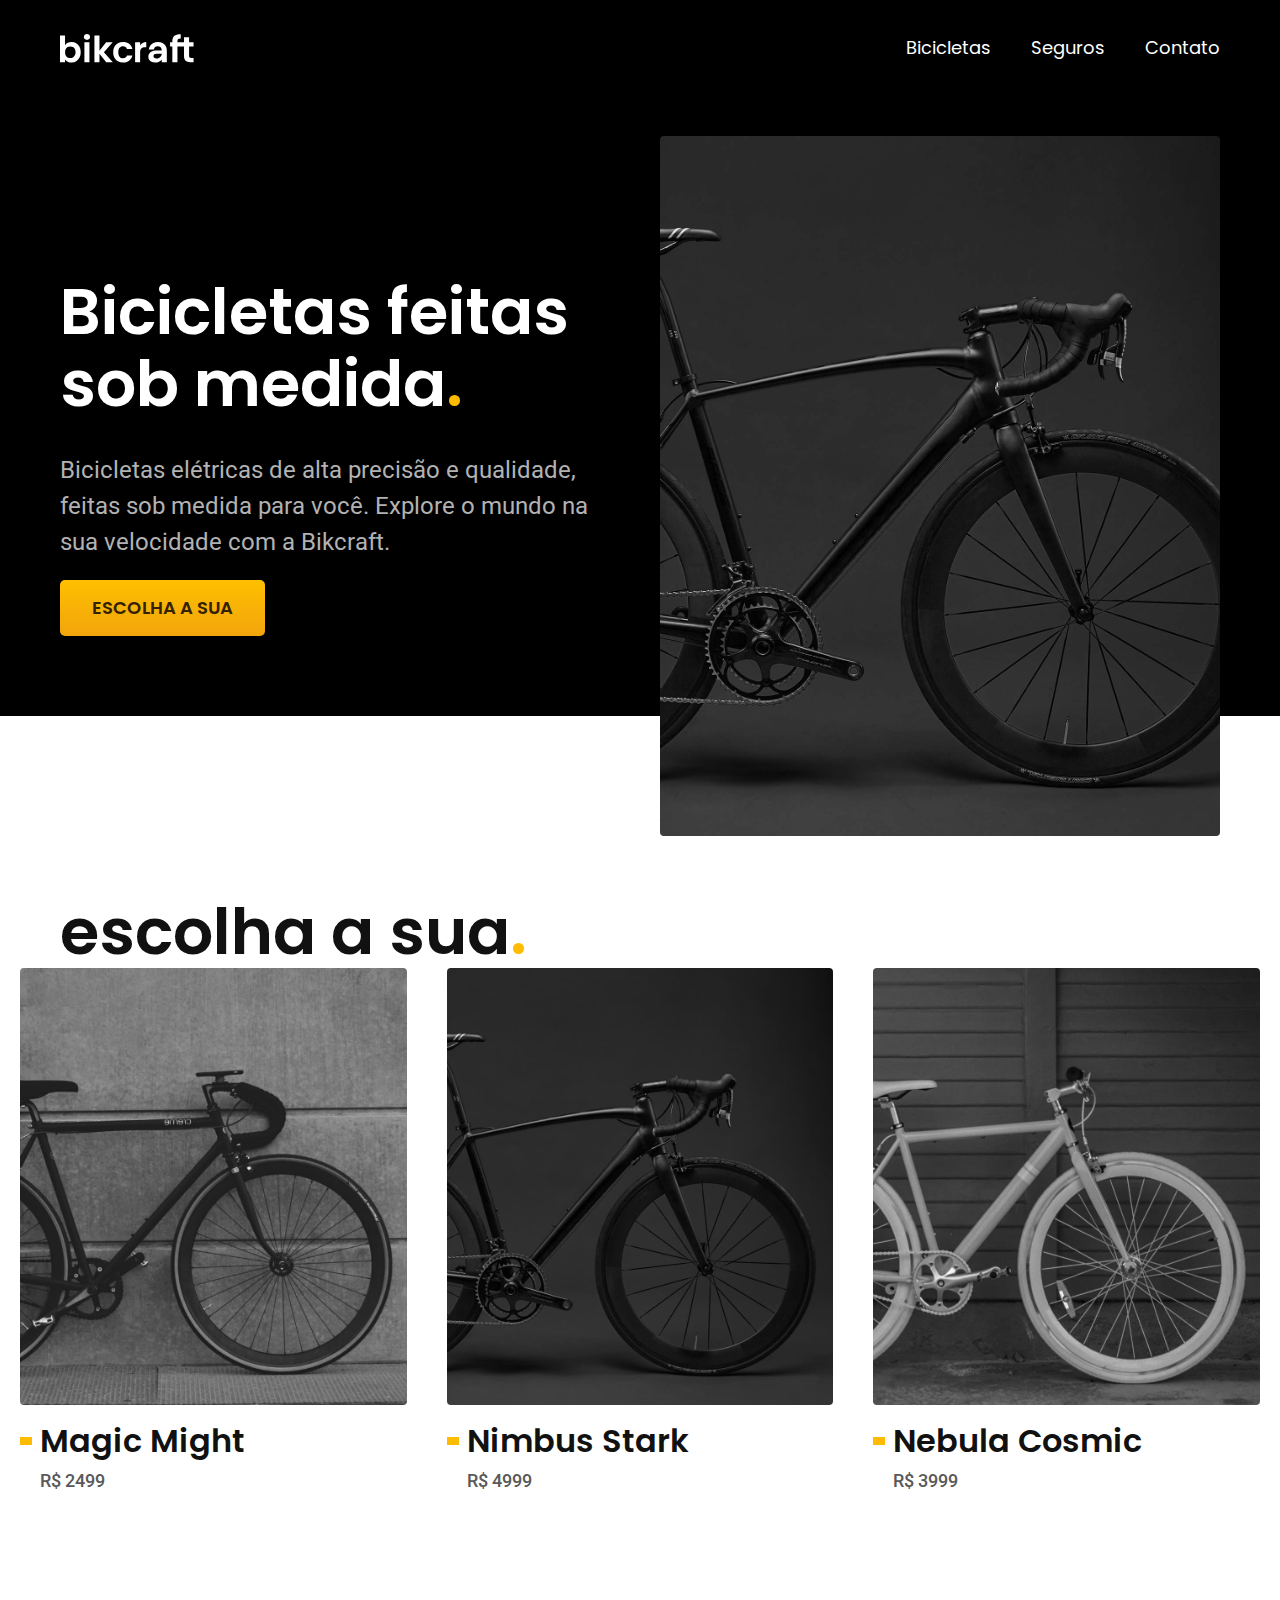
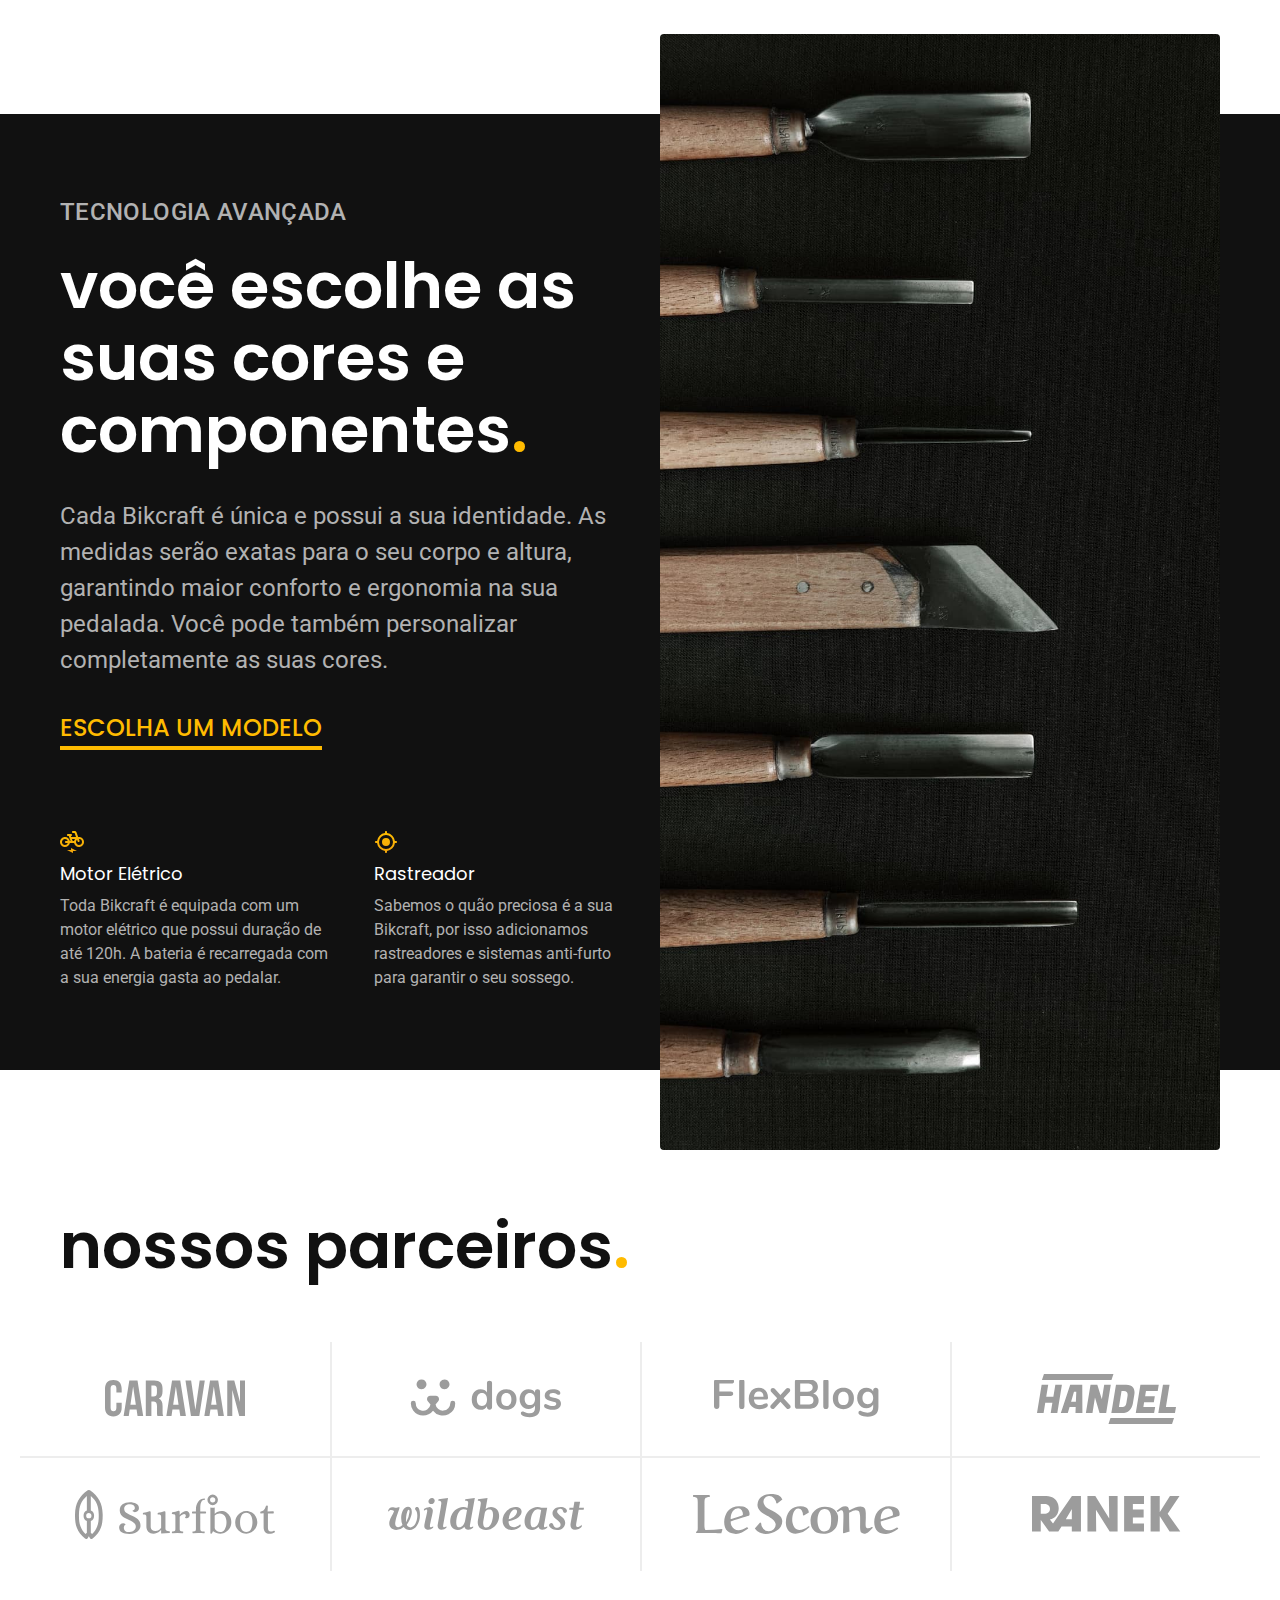
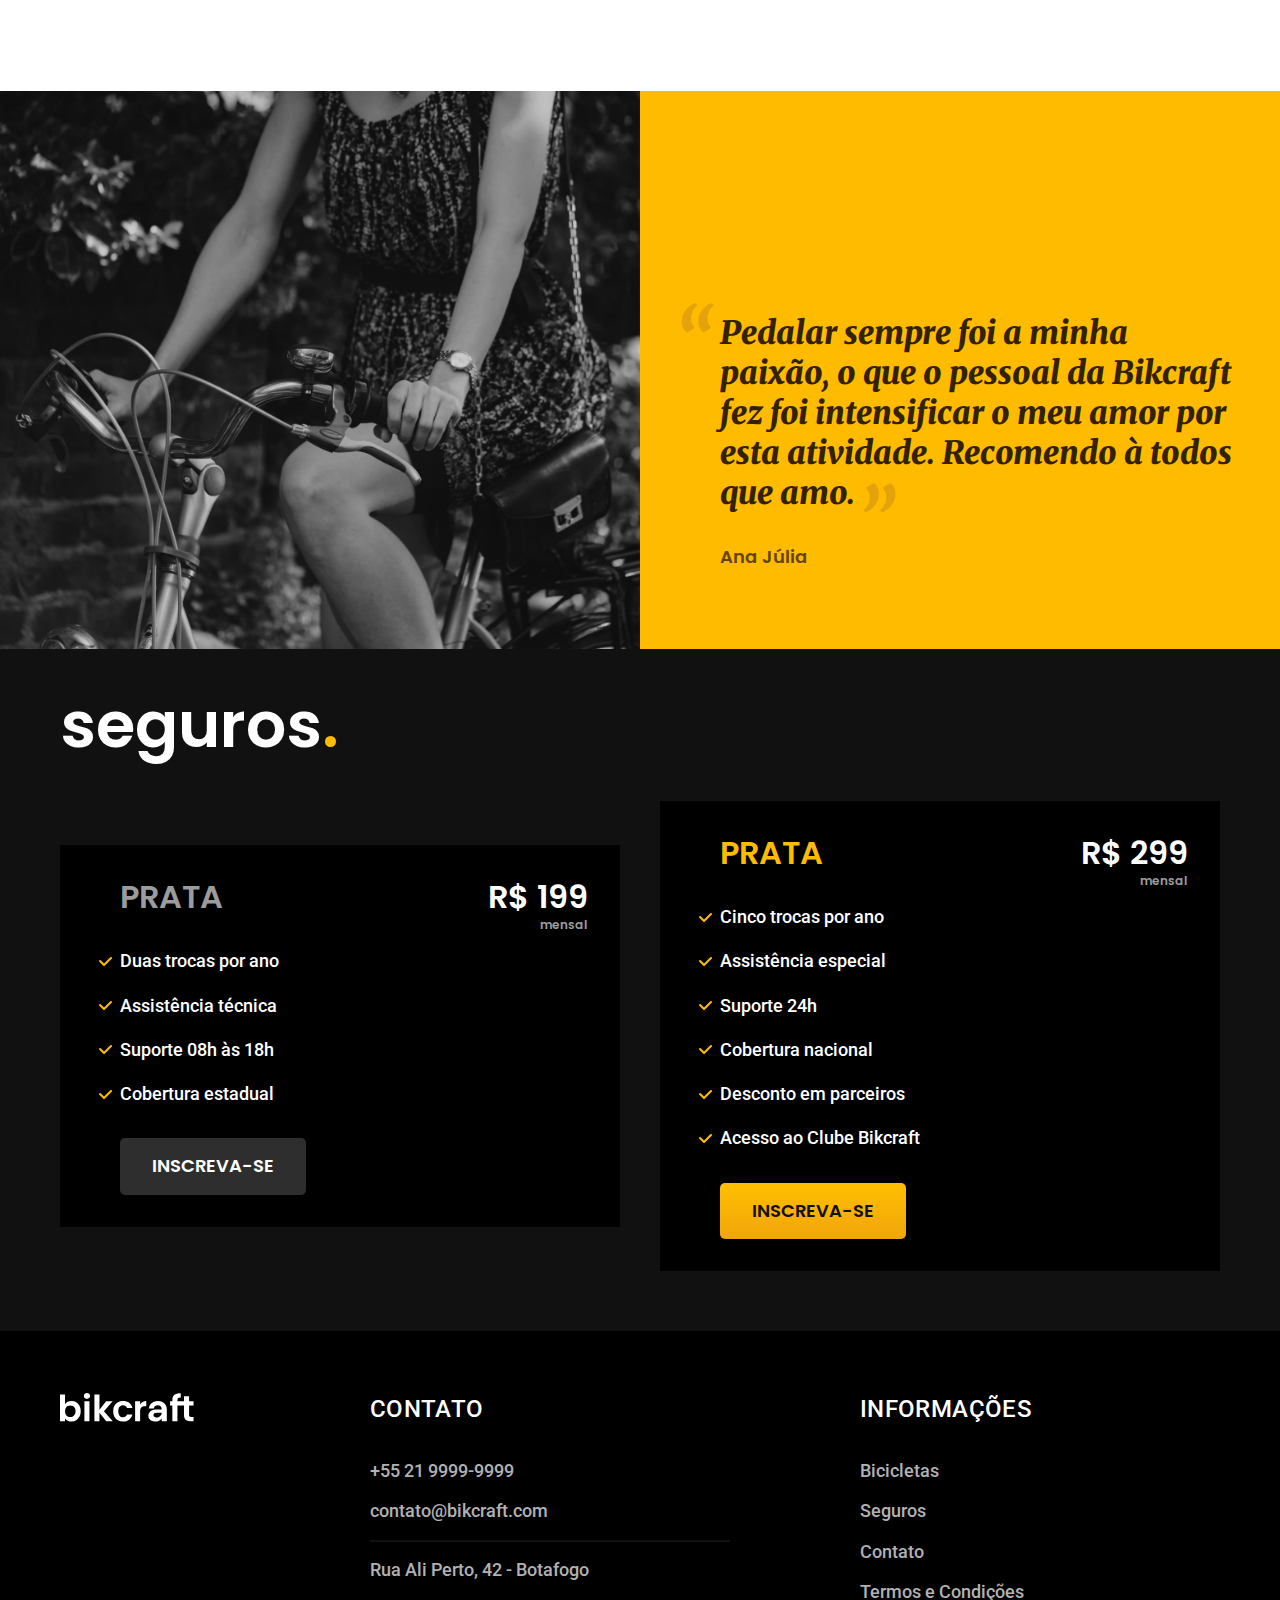
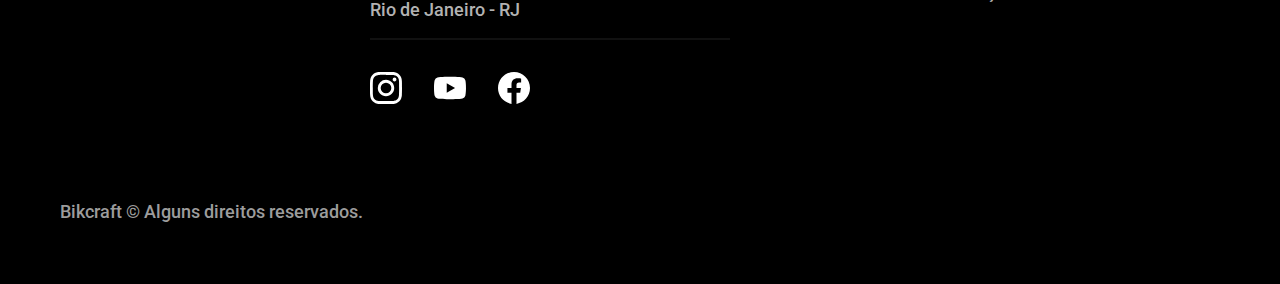
==== commit 89d1749a: "home finalizada" ====
--- a/index.html
+++ b/index.html
@@ -198,7 +198,38 @@
     </div>
 
   </article>
-
+  <footer class="footer-bg">
+    <div class="footer container">
+      <img src="./img/bikcraft.svg"
+        alt="Bikcraft">
+      <div class="footer-contato">
+        <h3 class="font-2-l-b cor-00">Contato</h3>
+        <ul class="font-2-m cor-05 footer-contato-item">
+          <li><a href="tel:+55219999-9999">+55 21 9999-9999</a></li>
+          <li><a href="mailto:contato@bikcraft.com">contato@bikcraft.com</a></li>
+          <li>Rua Ali Perto, 42 - Botafogo</li>
+          <li>Rio de Janeiro - RJ</li>
+        </ul>
+        <ul class="footer-redes">
+          <li><a href="./"><img src="./img/redes/instagram.svg" alt="Instagra"></a></li>
+          <li><a href="./"><img src="./img/redes/youtube.svg" alt="Facebook"></a></li>
+          <li><a href="./"><img src="./img/redes/facebook.svg" alt="Youtube"></a></li>
+        </ul>
+      </div>
+      <div class="footer-informacoes">
+        <h3 class="font-2-l-b cor-00">Informações</h3>
+        <nav>
+          <ul class="font-2-m cor-05">
+            <li><a href="./bicicletas.html">Bicicletas</a></li>
+            <li><a href="./seguros.html">Seguros</a></li>
+            <li><a href="./contato.html">Contato</a></li>
+            <li><a href="./termos.html">Termos e Condições</a></li>
+          </ul>
+        </nav>
+      </div>
+      <p class="font-2-m cor-06">Bikcraft &copy; Alguns direitos reservados.</p>
+    </div>
+  </footer>
 </body>
 
 </html>--- a/css/style.css
+++ b/css/style.css
@@ -1,5 +1,7 @@
+/* global */
 @import "./global/global.css";
 @import "./global/header.css";
+@import "./global/footer.css";
 
 /* utilidades */
 @import "./utilidades/componentes.css";
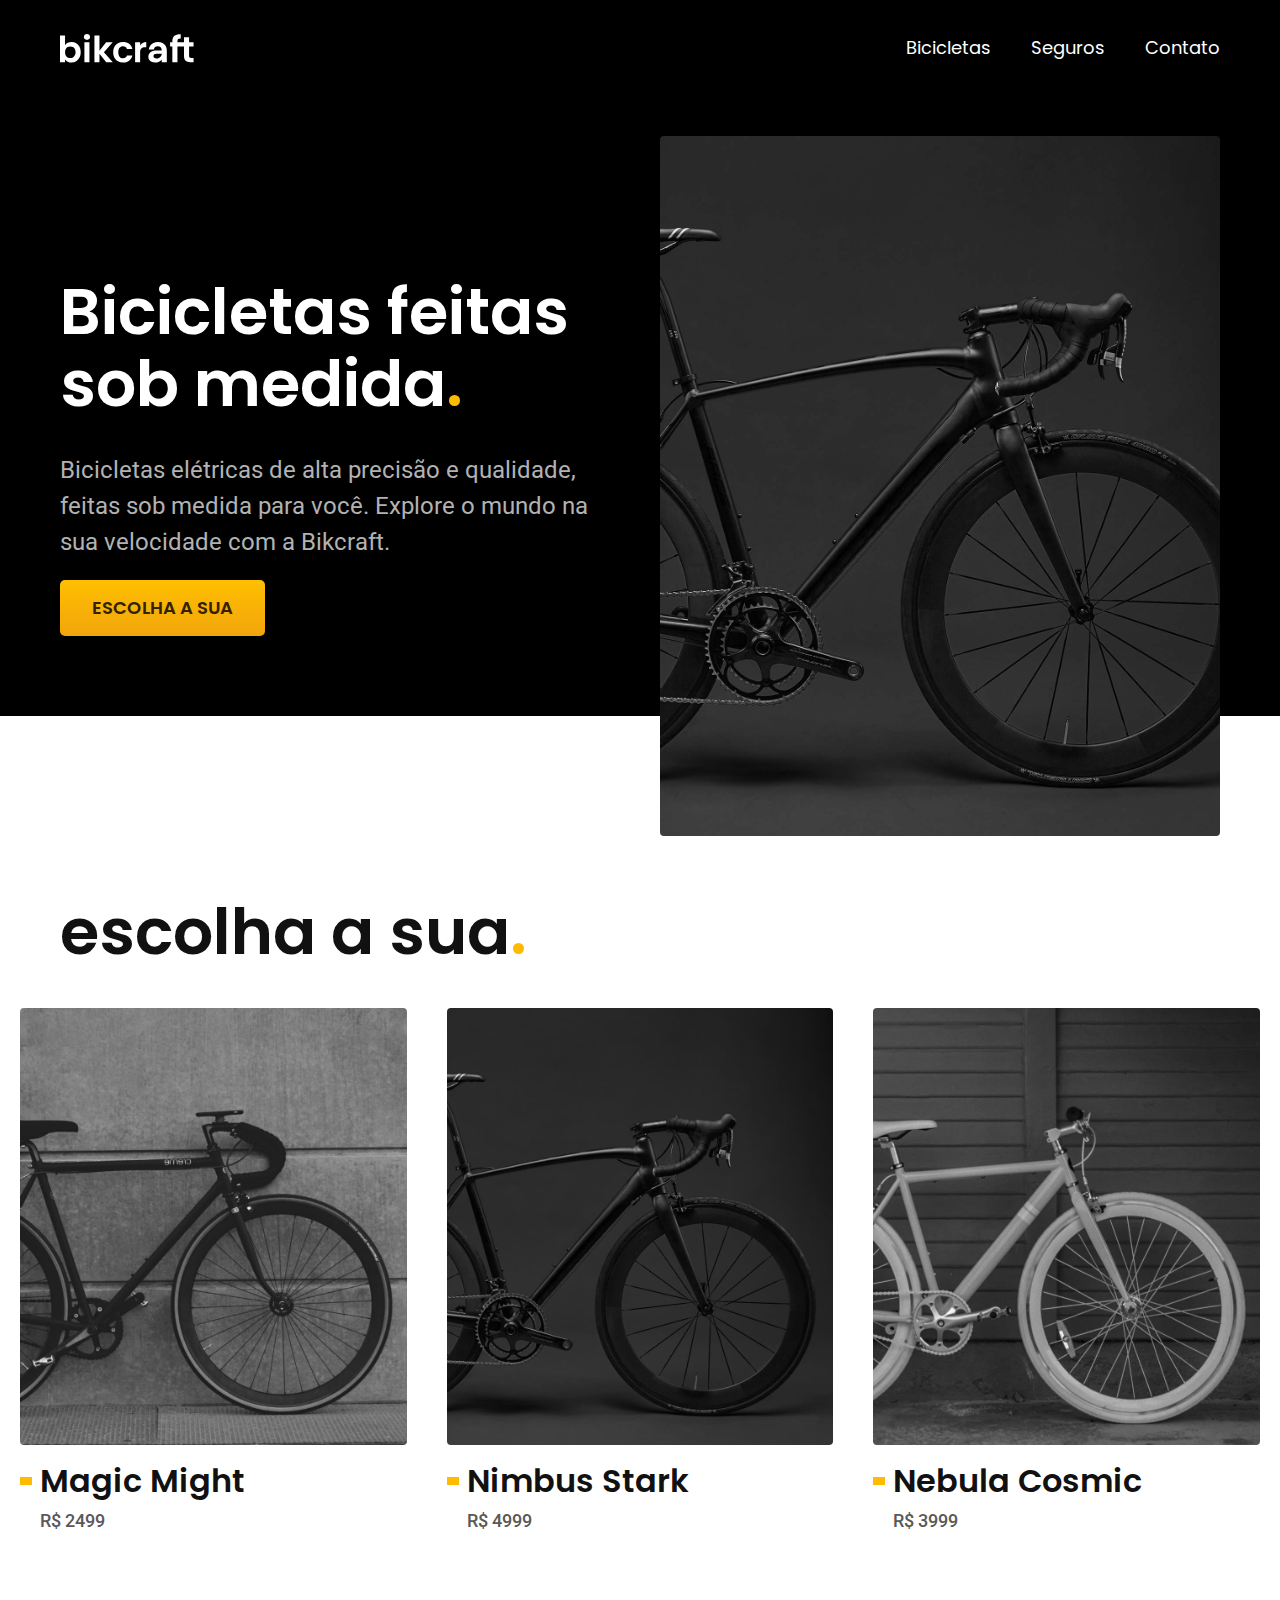
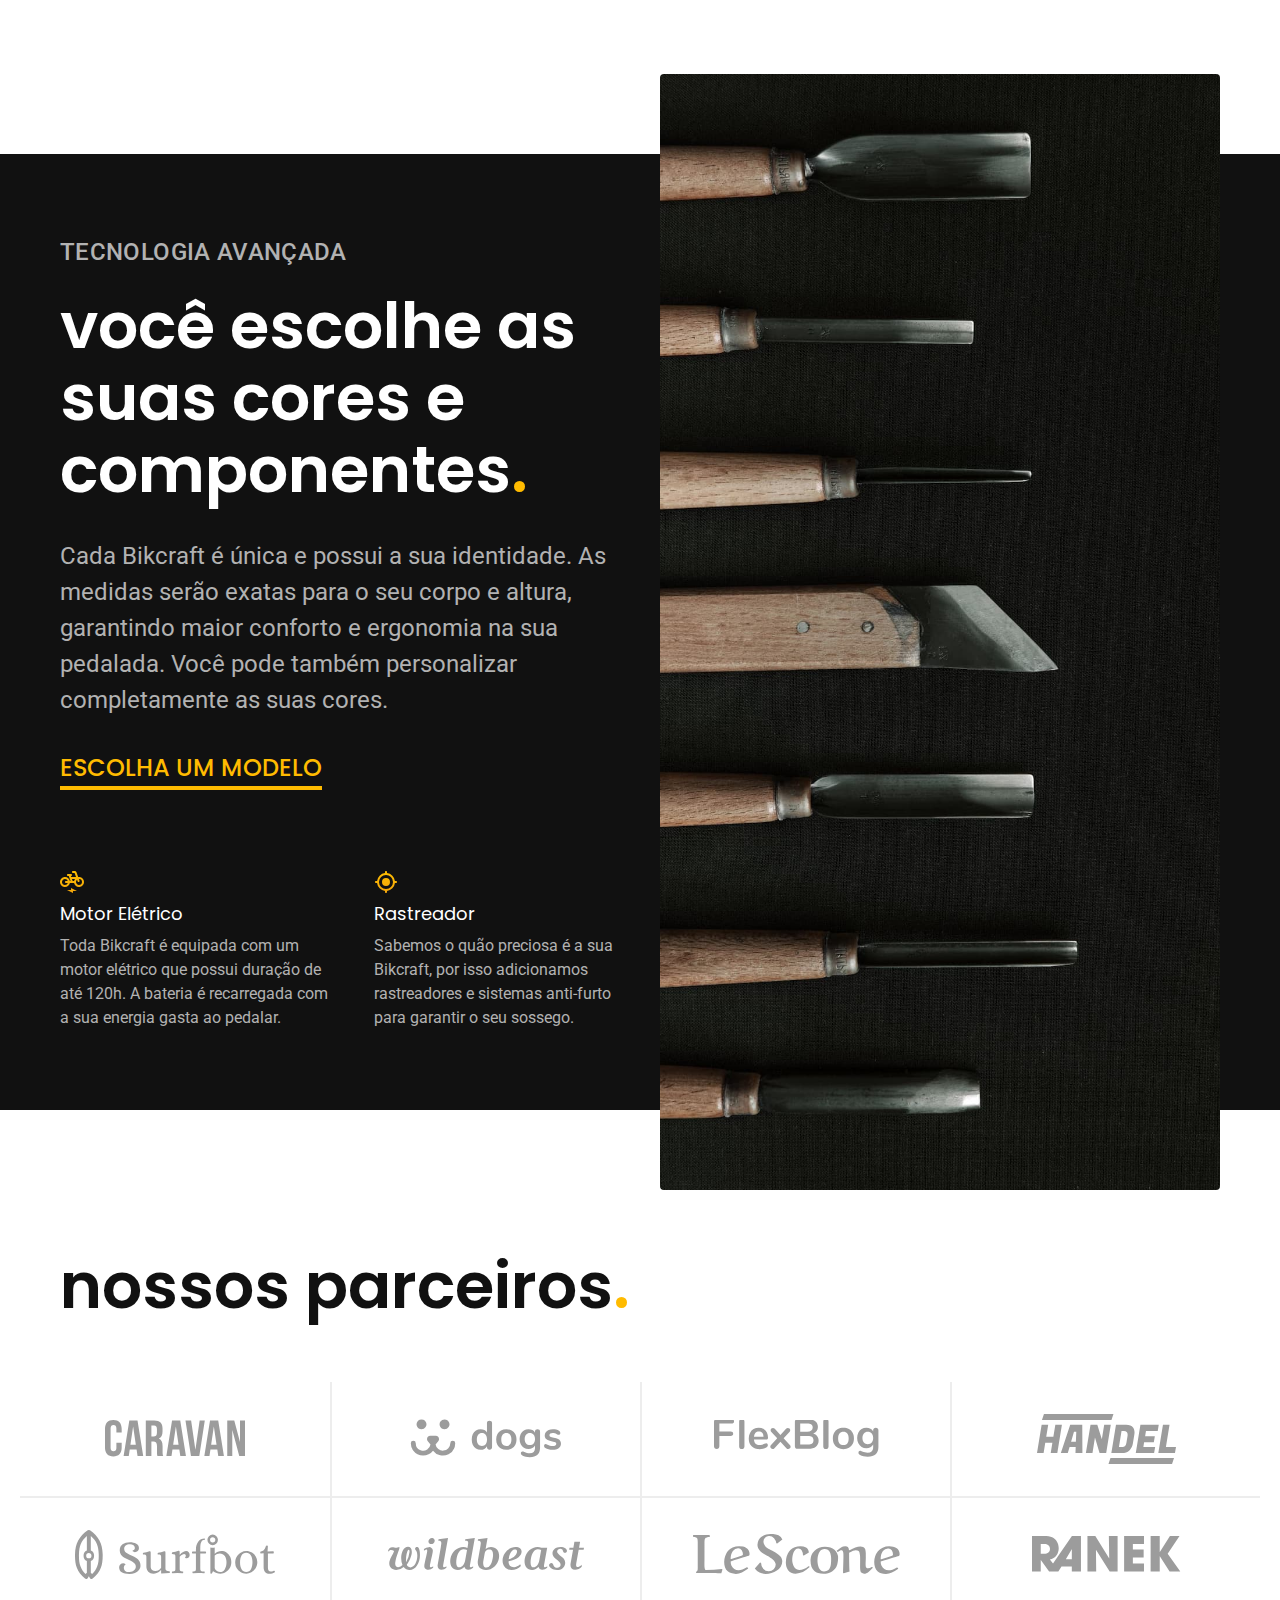
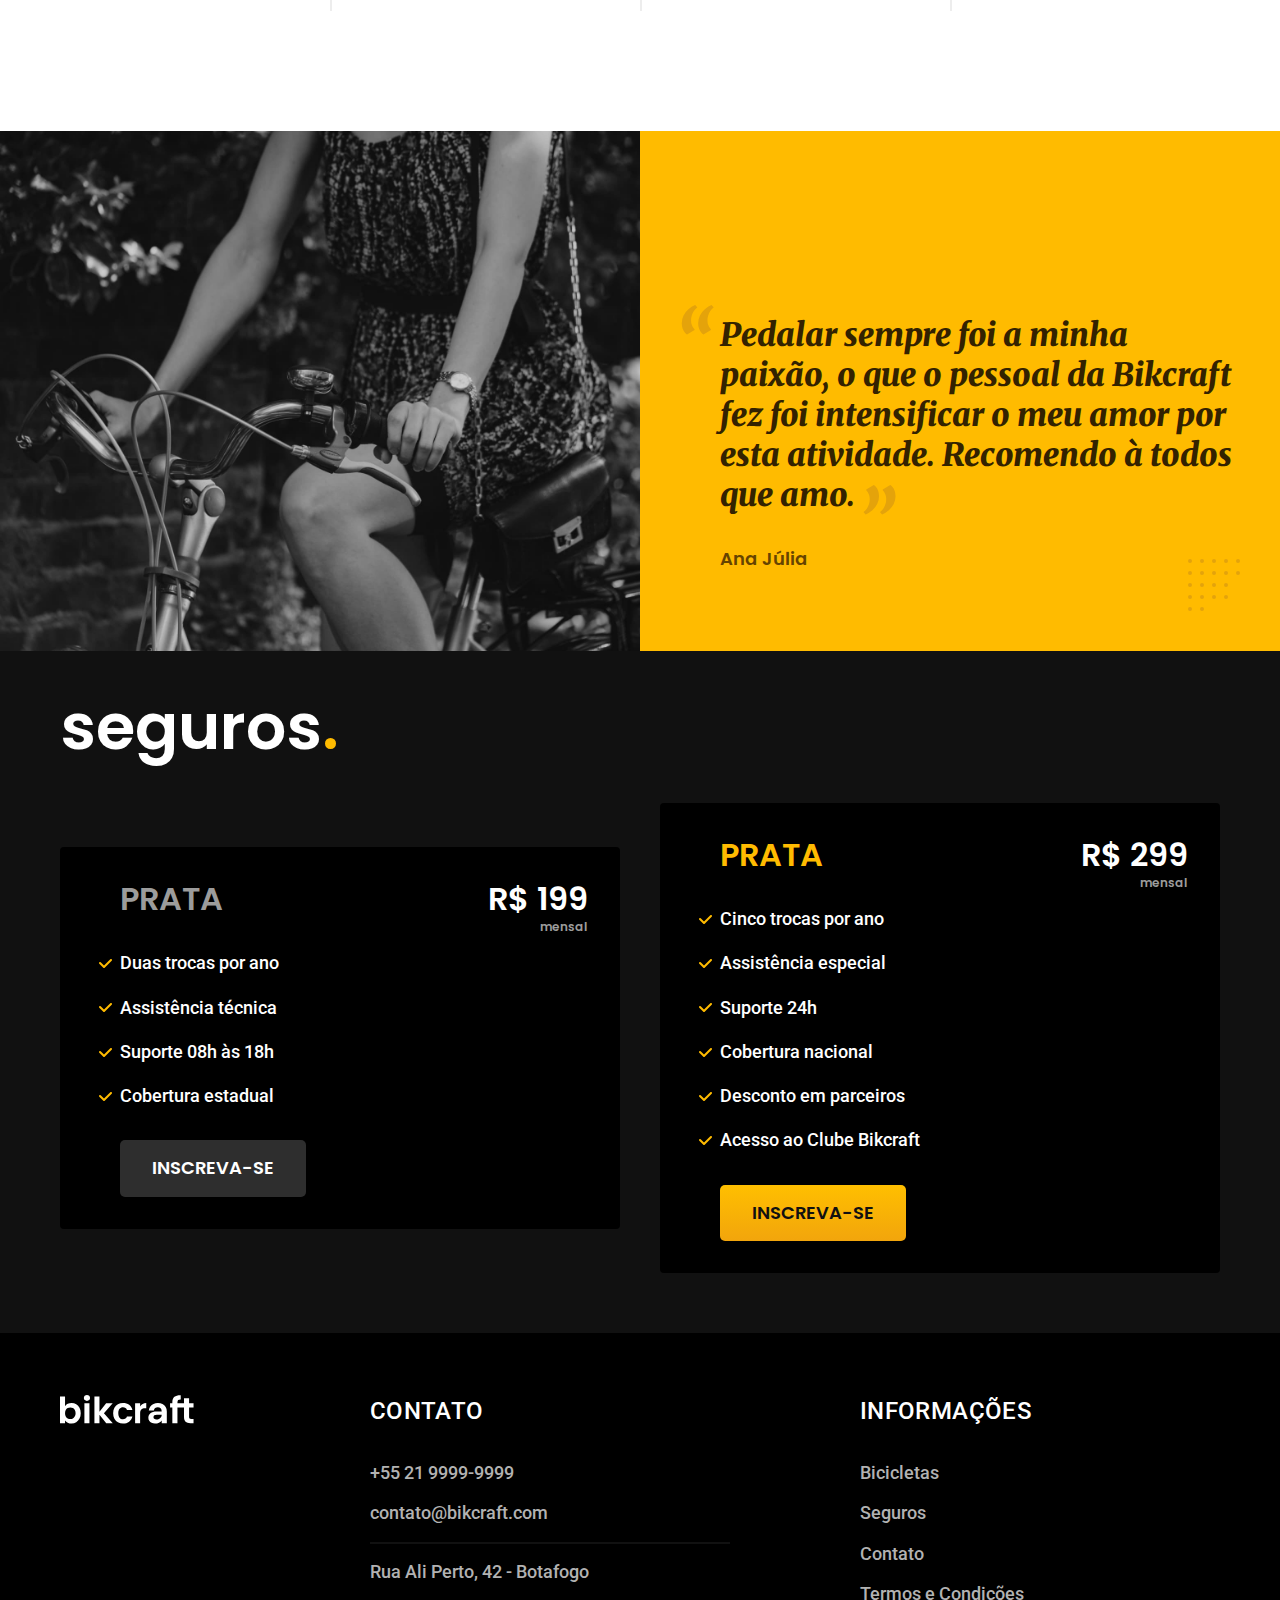
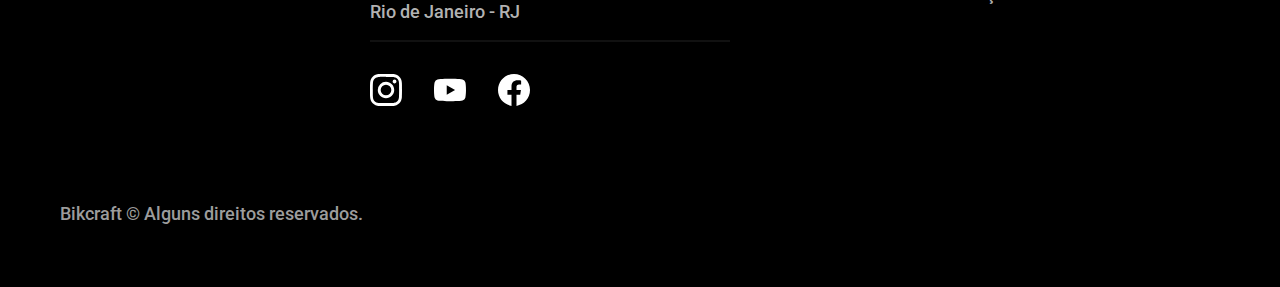
==== commit fe864f1e: "javascript e otimizado" ====
--- a/index.html
+++ b/index.html
@@ -5,24 +5,36 @@
   <meta charset="UTF-8">
   <meta name="viewport"
     content="width=device-width, initial-scale=1.0">
-  <link rel="stylesheet"
-    href="./css/style.css">
+
+  <link rel="preload"
+    href="./css/style.min.css"
+    as="style">
+  <link rel="stylesheet" href="./css/style.min.css">
+  <link rel="shortcut icon"
+    href="./favicon.svg"
+    type="image/svg+xml">
+
   <link rel="preconnect"
     href="https://fonts.googleapis.com">
+
   <link rel="preconnect"
     href="https://fonts.gstatic.com"
     crossorigin>
+    
   <link href="https://fonts.googleapis.com/css2?family=Poppins:wght@400;600&family=Roboto:wght@400;500&family=Merriweather:ital,wght@1,900&display=swap"
     rel="stylesheet">
   <title>Bikcraft - Bicicletas Elétricas</title>
   <meta name="description"
     content="Bicicletas elétricas de alta precisão e qualidade, feitas sob medida para o cliente. Explore o mundo na sua velocidade com a Bikcraft.">
+  <script>document.documentElement.classList.add("js");</script>
 </head>
 
 <body>
   <header class="header-bg">
     <div class="header container">
       <a href="./"><img src="./img/bikcraft.svg"
+          width="136"
+          height="32"
           alt="bikcraft"></a>
       <nav aria-label="primaria">
         <ul class="header-menu font-1-m cor-00">
@@ -37,15 +49,23 @@
   <main class="introducao-bg cor-00">
     <div class="introducao container">
       <div class="introducao-conteudo">
-        <h1 class="font-1-xxl">Bicicletas feitas sob medida<span class="cor-p1">.</span></h1>
-        <p class="font-2-l cor-05">Bicicletas elétricas de alta precisão e qualidade, feitas sob medida para você. Explore o mundo na sua velocidade com a Bikcraft.</p>
-        <a class="btn cor-p5"
-          href="./bicicletas.html">Escolha a sua</a>
-      </div>
-      <div class="introducao-img">
+        <h1 class="font-1-xxl fadeInDown"
+          data-anime="200">Bicicletas feitas sob medida<span class="cor-p1">.</span></h1>
+        <p class="font-2-l cor-05 fadeInDown"
+          data-anime="400">Bicicletas elétricas de alta precisão e qualidade, feitas sob medida para você. Explore o mundo na sua velocidade com a Bikcraft.</p>
+        <a class="btn cor-p5 fadeInDown"
+          href="./bicicletas.html"
+          data-anime="600">Escolha a sua</a>
+      </div>
+      <picture class="introducao-img fadeInDown"
+        data-anime="800">
+        <source media="(max-width: 800px)"
+          srcset="./img/bicicletas/nimbus.jpg">
         <img src="./img/fotos/introducao.jpg"
+          width="1280"
+          height="1600"
           alt="Bicicletas eletrica preta">
-      </div>
+      </picture>
     </div>
 
   </main>
@@ -55,6 +75,8 @@
       <li>
         <a href="./bicicletas/magic.html">
           <img src="./img/bicicletas/magic-home.jpg"
+            width="920"
+            height="1040"
             alt="bicicleta preta">
           <h3 class="font-1-xl">Magic Might</h3>
           <span class="font-2-m cor-08">R$ 2499</span>
@@ -63,6 +85,8 @@
       <li>
         <a href="./bicicletas/nimbus.html">
           <img src="./img/bicicletas/nimbus-home.jpg"
+            width="920"
+            height="1040"
             alt="bicicleta preta">
           <h3 class="font-1-xl">Nimbus Stark</h3>
           <span class="font-2-m cor-08">R$ 4999</span>
@@ -71,6 +95,8 @@
       <li>
         <a href="./bicicletas/nebula.html">
           <img src="./img/bicicletas/nebula-home.jpg"
+            width="920"
+            height="1040"
             alt="bicicleta preta">
           <h3 class="font-1-xl">Nebula Cosmic</h3>
           <span class="font-2-m cor-08">R$ 3999</span>
@@ -93,6 +119,8 @@
         <ul class="tecnologia-lista">
           <li>
             <img src="./img/icones/eletrica.svg"
+              width="24"
+              height="24"
               alt="">
             <h3 class="font-1-m cor-00">Motor Elétrico
             </h3>
@@ -100,6 +128,8 @@
           </li>
           <li>
             <img src="./img/icones/rastreador.svg"
+              width="24"
+              height="24"
               alt="">
             <h3 class="font-1-m cor-00">Rastreador
             </h3>
@@ -109,6 +139,8 @@
       </div>
       <div class="tecnologia-img">
         <img src="./img/fotos/tecnologia.jpg"
+          width="1200"
+          height="1920"
           alt="">
       </div>
     </div>
@@ -120,35 +152,51 @@
     <ul>
       <li>
         <img src="./img/parceiros/caravan.svg"
+          width="140"
+          height="38"
           alt="caravan">
       </li>
       <li>
         <img src="./img/parceiros/dogs.svg"
+          width="152"
+          height="39"
           alt="dogs">
       </li>
       <li>
         <img src="./img/parceiros/flexblog.svg"
-          alt="flexblog">
+          alt="flexblog"
+          width="165"
+          height="38">
       </li>
       <li>
         <img src="./img/parceiros/handel.svg"
-          alt="handel">
+          alt="handel"
+          width="139"
+          height="50">
       </li>
       <li>
         <img src="./img/parceiros/surfbot.svg"
-          alt="surfbot">
+          alt="surfbot"
+          width="200"
+          height="49">
       </li>
       <li>
         <img src="./img/parceiros/wildbeast.svg"
-          alt="wildbeast">
+          alt="wildbeast"
+          width="196"
+          height="34">
       </li>
       <li>
         <img src="./img/parceiros/lescone.svg"
-          alt="lescone">
+          alt="lescone"
+          width="208"
+          height="41">
       </li>
       <li>
         <img src="./img/parceiros/ranek.svg"
-          alt="ranek">
+          alt="ranek"
+          width="149"
+          height="36">
       </li>
     </ul>
   </section>
@@ -156,6 +204,8 @@
     aria-label="Depoimento">
     <div class="depoimento-img">
       <img src="./img/fotos/depoimento.jpg"
+        width="1560"
+        height="1360"
         alt="Pessoa pedalando uma bicicleta Bikcraft">
     </div>
     <div class="depoimento-conteudo">
@@ -201,7 +251,9 @@
   <footer class="footer-bg">
     <div class="footer container">
       <img src="./img/bikcraft.svg"
-        alt="Bikcraft">
+        alt="Bikcraft"
+        width="136"
+        height="32">
       <div class="footer-contato">
         <h3 class="font-2-l-b cor-00">Contato</h3>
         <ul class="font-2-m cor-05 footer-contato-item">
@@ -211,9 +263,18 @@
           <li>Rio de Janeiro - RJ</li>
         </ul>
         <ul class="footer-redes">
-          <li><a href="./"><img src="./img/redes/instagram.svg" alt="Instagra"></a></li>
-          <li><a href="./"><img src="./img/redes/youtube.svg" alt="Facebook"></a></li>
-          <li><a href="./"><img src="./img/redes/facebook.svg" alt="Youtube"></a></li>
+          <li><a href="./"><img src="./img/redes/instagram.svg"
+                width="32"
+                height="32"
+                alt="Instagra"></a></li>
+          <li><a href="./"><img src="./img/redes/youtube.svg"
+                width="32"
+                height="32"
+                alt="Facebook"></a></li>
+          <li><a href="./"><img src="./img/redes/facebook.svg"
+                width="32"
+                height="32"
+                alt="Youtube"></a></li>
         </ul>
       </div>
       <div class="footer-informacoes">
@@ -230,6 +291,8 @@
       <p class="font-2-m cor-06">Bikcraft &copy; Alguns direitos reservados.</p>
     </div>
   </footer>
+  <script src="./js/plugins/simple-anime.js"></script>
+  <script src="./js/index.js"></script>
 </body>
 
 </html>--- a/css/style.min.css
+++ b/css/style.min.css
@@ -0,0 +1 @@
+*{margin:0;padding:0;list-style:none;box-sizing:border-box;text-decoration:none;color:inherit}body{font-family:Arial,Helvetica,sans-serif;color:var(--cor-11)}img{max-width:100%;display:block;height:auto}img[src$=".jpg"]{border-radius:4px}.header-bg{background-color:var(--cor-12)}.header{display:flex;flex-wrap:wrap;justify-content:space-between;align-items:center;gap:20px;padding:20px}.header-menu{display:flex;gap:40px;flex-wrap:wrap}.header-menu a{padding:16px 0;display:inline-block;position:relative}.header-menu a::after{content:"";display:block;height:2px;width:0;background-color:var(--cor-00);margin-top:4px;position:absolute;transition:.3s}.header-menu a.ativo::after,.header-menu a:hover::after{width:100%}@media (max-width:800px){.header-menu{gap:20px}.header-menu a{padding:16px 20px;background-color:var(--cor-11);border-radius:5px}.header-menu a:hover{background-color:var(--cor-10)}.header-menu a::after{display:none}}@media (max-width:600px){.header-menu{gap:10px}.header-menu a{padding:8px 12px;font-size:14px}}.footer-bg{background-color:var(--cor-12)}.footer{display:grid;grid-template-columns:3fr 5fr 4fr;gap:40px;padding-top:60px;padding-bottom:60px}.footer h3{margin-bottom:32px}.footer-contato-item{margin-bottom:32px}.footer-contato-item li:nth-child(2n):after{content:"";display:block;max-width:360px;height:2px;background-color:var(--cor-11);margin-top:16px}.footer li{margin-bottom:16px}.footer-redes{display:flex;gap:32px}.footer a:hover{color:var(--cor-00)}.footer p{grid-column:1/-1;margin-top:40px}@media (max-width:800px){.footer>img{display:none}.footer{grid-template-columns:1fr 1fr}}@media (max-width:600px){.footer{grid-template-columns:1fr;gap:60px}.footer p{margin-top:0}}.container{max-width:1200px;margin-right:auto;margin-left:auto;padding-left:20px;padding-right:20px}.btn{display:inline-block;padding:16px 32px;background:linear-gradient(#ffbf00,#f2a50c);border-radius:5px;box-shadow:0 1px 2px rgba(0,0,0,.1);text-transform:uppercase;font:600 1.125rem/1.35 Poppins,sans-serif;max-width:max-content;border:none;grid-column:1/-1;cursor:pointer}.btn.secundario{background:var(--cor-10);color:var(--cor-00)}.btn.seta{display:flex;align-items:center}.btn.seta::after{content:"";width:18px;height:10px;margin-left:12px;display:block;background-image:url("../img/icones/seta.svg");transition:.2s}.btn.seta:hover::after{transform:translateX(4px)}.btn:hover{background:linear-gradient(#ffb60d,#e59317)}@media (max-width:600px){.btn{padding:12px 16px;font-size:1rem}}.link{display:inline-block;color:var(--cor-p1);font:500 1.5rem/1.5 Poppins,sans-serif;text-transform:uppercase}.link::after{content:"";display:block;width:100%;height:4px;background-color:currentColor}.link:hover{color:var(--cor-00)}#seguros .titulo-bg{padding-bottom:0}.titulo-bg{padding-top:60px;padding-bottom:60px;background-color:var(--cor-11)}.titulo{background:url("../img/dec/top-right.svg") no-repeat top right 20px}.titulo h1{padding-bottom:20px}.titulo p{margin-bottom:4px}.input#msg{height:160px}@media (max-width:800px){.titulo-bg{padding-top:40px;padding-bottom:20px}.titulo p{font-size:1rem;text-transform:lowercase;font-weight:400}}.contato-form,.formulario{display:grid;grid-template-columns:1fr 1fr;gap:8px}.col{grid-column:1/-1}.form label{display:block;font:600 1rem/1.5 Poppins,sans-seriff;margin-bottom:4px}.input{padding:12px;height:48px;width:100%;border-radius:4px;background-color:var(--cor-02);border:1px solid var(--cor-01);margin-bottom:20px;font:400 1rem/1.5 Roboto,sans-serif}.input:focus{outline:0;border-color:var(--cor-p1);background-color:var(--cor-00);box-shadow:0 0 0 2px #fea}@media (max-width:800px){.contato-form,.formulario{padding:20px}.contato-form .formulario{border-radius:0 0 5px 5px}}@media (max-width:600px){.contato-form .formulario{grid-template-columns:1fr}}.js .js [data-anime]{opacity:0}.js .fadeInDown{transform:translate3d(0,-20px,0)}.js .fadeInLeft{transform:translate3d(-20px,0,0)}.js .anime{opacity:1;transform:none;transition:transform .6s,opacity .6s}@media (prefers-reduced-motion){[data-anime]{transform:none}}.introducao-bg{background:var(--cor-12);box-shadow:inset 0 -120px var(--cor-00)}.introducao{display:grid;grid-template-columns:1fr 1fr;gap:0 40px;padding-top:40px}.introducao-conteudo{align-self:end;padding-bottom:200px}.introducao-img img{width:100%;height:100%;object-fit:cover}.introducao-conteudo h1{margin-bottom:32px}.introducao-conteudo p{margin-bottom:20px}@media (max-width:800px){.introducao-bg{background:var(--cor-11)}.introducao{grid-template-columns:1fr;gap:32px}.introducao-conteudo{padding-bottom:0}.introducao-conteudo h1{margin-bottom:16px}.introducao img{height:300px;width:100%}}.tecnologia-bg{background:var(--cor-11);box-shadow:0 80px var(--cor-00) inset,0 -80px var(--cor-00) inset}.tecnologia{display:grid;grid-template-columns:1fr 1fr;gap:40px}.tecnologia-img img{width:100%;height:100%;object-fit:cover;object-position:left}.tecnologia-conteudo{padding-top:160px;padding-bottom:160px}.tecnologia-conteudo>span{display:block;margin-bottom:20px}.tecnologia-conteudo h2{margin-bottom:32px}.tecnologia-conteudo>p{margin-bottom:32px}.tecnologia-conteudo a{margin-bottom:80px}.tecnologia-lista{display:flex;gap:40px}.tecnologia-lista h3{margin-bottom:8px;width:max-content}.tecnologia-lista img{margin-bottom:8px;width:24px}@media (max-width:800px){.tecnologia-bg{box-shadow:none}.tecnologia{grid-template-columns:1fr}.tecnologia-conteudo{padding-top:60px;padding-bottom:60px}.tecnologia-img{display:none}.tecnologia-conteudo a{margin-bottom:60px}}@media (max-width:600px){.tecnologia-lista{flex-direction:column}}.parceiros{padding-top:60px;padding-bottom:120px}.parceiros h2{margin-bottom:60px}.parceiros ul{display:grid;grid-template-columns:repeat(4,1fr);max-width:1400px;margin:0 auto;padding:0 20px}.parceiros li{display:flex;padding:32px;border-left:2px solid var(--cor-02)}.parceiros li img{margin:auto}.parceiros li:first-child,.parceiros li:nth-child(5){border:none}.parceiros li:nth-child(n+5){border-top:2px solid var(--cor-02)}@media (max-width:800px){.parceiros{padding-bottom:60px}.parceiros ul li{padding:20px}.parceiros h2{margin-bottom:20px}.parceiros ul{grid-template-columns:1fr 1fr}.parceiros li:nth-child(n+3){border-top:2px solid var(--cor-02)}.parceiros li:nth-child(odd){border-left:none}}.depoimento{display:grid;grid-template-columns:1fr 1fr;background:var(--cor-p1);overflow:hidden}.depoimento img{border-radius:0;height:100%;width:100%;object-fit:cover}.depoimento-conteudo{padding:40px 40px 80px 80px;align-self:end;background:url("../img/dec/bottom-right-p.svg") no-repeat bottom 40px right 40px}.depoimento-conteudo p{max-width:32ch;font-family:Merriweather,serif;font-style:italic;font-weight:900;margin-bottom:32px;position:relative}.depoimento-conteudo p::before{content:"“";font-size:5rem;color:var(--cor-p2);position:absolute;left:-45px;top:-20px}.depoimento-conteudo p::after{content:"”";font-size:5rem;color:var(--cor-p2);position:absolute}@media (min-width:1200px){.depoimento img{max-height:520px}}@media (max-width:800px){.depoimento{grid-template-columns:1fr;text-align:center}.depoimento img{max-height:200px}.depoimento-conteudo{padding:40px 20px;margin:auto}}.font-1-xs{font:600 0.75rem/1.35 Poppins,sans-serif}.font-2-xs{font:400 0.875rem/1.43 Roboto,sans-serif}.font-2-s{font:400 1rem/1.5 Roboto,sans-serif}.font-1-s{font:400 1rem/1.5 Poppins,sans-serif}.font-2-m{font:500 1.125rem/1.35 Roboto,sans-serif}.font-1-m-b{font:600 1.125rem/1.35 Poppins,sans-serif}.font-1-m{font:400 1.125rem/1.35 Poppins,sans-serif}.font-2-l-b{font:500 1.5rem/1.5 Roboto,sans-serif;text-transform:uppercase;letter-spacing:.015em}.font-2-l{font-size:1.5rem;line-height:1.5;font-family:Roboto;font-weight:400}.font-1-l{font:400 1.5rem/1.5 Poppins,sans-serif}.font-1-xl{font:600 2rem/1.25 Poppins,sans-serif}.font-1-xxl{font-size:4rem;line-height:1.125;font-family:Poppins,sans-serif;font-weight:600}@media (max-width:1200px){.font-1-xxl{font-size:3rem}.font-2-l,.font-2-l-b{font-size:1.125rem}}@media (max-width:800px){.font-1-xxl{font-size:2rem}.font-1-xl{font-size:1.5rem}}:root{--cor-12:#000;--cor-11:#111111;--cor-10:#2E2E2E;--cor-09:#404040;--cor-08:#595959;--cor-07:#717171;--cor-06:#9C9C9C;--cor-05:#B2B2B2;--cor-04:#CCCCCC;--cor-03:#DEDEDE;--cor-02:#EDEDED;--cor-01:#F7F7F7;--cor-00:#ffffff;--cor-p5:#332200;--cor-p4:#664400;--cor-p3:#A66F00;--cor-p2:#E4A30B;--cor-p1:#FFBB00}.cor-p1{color:var(--cor-p1)}.cor-p2{color:var(--cor-p2)}.cor-p3{color:var(--cor-p3)}.cor-p4{color:var(--cor-p4)}.cor-p5{color:var(--cor-p5)}.cor-00{color:var(--cor-00)}.cor-01{color:var(--cor-01)}.cor-02{color:var(--cor-02)}.cor-03{color:var(--cor-03)}.cor-04{color:var(--cor-04)}.cor-05{color:var(--cor-05)}.cor-06{color:var(--cor-06)}.cor-07{color:var(--cor-07)}.cor-08{color:var(--cor-08)}.cor-09{color:var(--cor-09)}.cor-10{color:var(--cor-10)}.cor-11{color:var(--cor-11)}.cor-12{color:var(--cor-12)}.bicicletas-lista{padding-top:60px;padding-bottom:120px}.bicicletas-lista h2{padding-bottom:40px}.bicicletas-lista ul{display:flex;gap:40px;padding:0 20px 20px 20px;max-width:1400px;margin:0 auto;overflow-x:auto}#bicicleta .bicicletas-lista ul{padding:0 0 20px 0}.bicicletas-lista ul li{min-width:280px}.bicicletas-lista img{margin-bottom:16px}.bicicletas-lista a{display:block}.bicicletas-lista h3{margin-bottom:8px;display:flex;align-items:center}.bicicletas-lista li span{padding-left:20px}.bicicletas-lista h3::before{content:" ";width:12px;height:8px;display:inline-block;background-color:var(--cor-p1);margin-right:8px;transition:.3s}.bicicletas-lista a:hover h3::before{width:24px}@media (max-width:800px){.bicicletas-lista{padding-top:30px;padding-bottom:60px}.bicicletas-lista ul{gap:20px}}.bicicletas-bg{background:linear-gradient(to right,var(--cor-00) 30%,var(--cor-11) 0)}.bicicletas{display:grid;grid-template-columns:1fr 1fr;padding-top:60px;padding-bottom:60px;gap:40px;justify-content:start;background:url("../img/dec/top-right.svg") no-repeat top 40px right}.bicicletas-img{position:relative}.bicicletas-img span{background-color:var(--cor-12);padding:8px 16px 8px 8px;position:absolute;border-radius:4px 0 0 4px;top:20px;right:0}.bicicletas-conteudo{display:grid;grid-template-columns:1fr auto;align-content:start}.bicicletas-conteudo h2,.bicicletas-conteudo>p{grid-column:1/-1}.bicicletas-conteudo h2{margin-bottom:20px}.bicicletas-conteudo h2::before{content:"";display:block;width:12px;height:8px;background-color:var(--cor-p1);margin-bottom:8px}.bicicletas-conteudo>p{margin-bottom:20px}.bicicletas-conteudo a{place-self:end}.bicicletas-conteudo ul{display:grid;grid-template-columns:1fr;gap:16px}.bicicletas ul li{display:flex;align-items:center;gap:8px}@media (max-width:800px){.bicicletas-bg{background:linear-gradient(to right,var(--cor-11) 30%,var(--cor-11) 0)}.bicicletas{grid-template-columns:1fr;gap:20px;padding-top:40px;padding-bottom:40px}}@media (max-width:600px){.bicicletas-conteudo{grid-template-columns:1fr;gap:20px}.bicicletas-conteudo ul{grid-template-columns:1fr 1fr;font-size:1rem;margin-bottom:32px}.bicicletas-conteudo a{place-self:start}}.bicicleta{display:grid;grid-template-columns:1fr 1fr;gap:40px;align-items:start;padding-bottom:60px;padding-bottom:60px}#bicicleta .titulo p{text-transform:uppercase}.bicicleta-img{display:flex;flex-wrap:wrap;gap:20px}.bicicleta-img img{flex:1;min-width:200px}.bicicleta-img img:first-child{min-width:100%}.bicicleta-conteudo>p{margin-bottom:32px}.bicicleta-comprar{display:grid;grid-template-columns:max-content auto;align-items:center;justify-items:start;gap:8px 12px;margin-bottom:40px}.bicicleta-comprar a{grid-row:span 2}.bicicleta-comprar span{display:flex;background:var(--cor-12);padding:4px 8px;gap:8px;align-items:center}.bicicleta-conteudo h2{text-transform:uppercase;letter-spacing:.015em;margin-bottom:12px}.bicicleta-ficha,.bicicleta-informacoes{padding:32px;background:var(--cor-12)}.bicicleta-informacoes{margin-bottom:40px;display:grid;grid-template-columns:1fr 1fr;gap:20px}.bicicleta-informacoes img{width:24px;margin-bottom:8px}.bicicleta-informacoes h3{margin-bottom:8px}.bicicleta-ficha li{padding:4px 0;display:flex;justify-content:space-between;border-bottom:solid 1px var(--cor-11)}.bicicleta-ficha li:last-child{border-bottom:none}.bicicleta-ficha span{color:var(--cor-06)}@media (max-width:800px){.bicicleta{grid-template-columns:1fr;padding-top:40px;padding-top:40px}.bicicleta-img{grid-row:2}}@media (max-width:400px){.bicicleta-informacoes{grid-template-columns:1fr}.bicicleta-comprar{grid-template-columns:1fr}}.seguro-bg{background-color:var(--cor-11);box-shadow:inset 0 120px var(--cor-00),inset 0 -120px var(--cor-12)}.seguro{display:grid;grid-template-columns:1fr 1fr;gap:40px}.seguro-img img{width:100%;height:100%;object-fit:cover}.seguro-conteudo{padding-top:180px;padding-bottom:180px}.seguro-conteudo h2{margin-bottom:32px}.seguro-conteudo p{margin-bottom:20px}@media (max-width:800px){.seguro-bg{box-shadow:inset 0 -60px var(--cor-12)}.seguro{grid-template-columns:1fr}.seguro-conteudo{grid-row:1;padding-bottom:0;padding-top:40px}}.seguros-bg{background:var(--cor-11)}.seguros{display:grid;grid-template-columns:1fr 1fr;gap:40px;align-items:center;padding-top:40px;padding-bottom:60px}.seguros h2{grid-column:1/-1}.seguros-item{display:grid;grid-template-columns:1fr auto;background-color:var(--cor-12);padding:32px 32px 32px 60px;border-radius:4px}.seguros-item h3{margin-bottom:32px}.seguros-item span{display:flex;flex-direction:column;align-items:end}.seguros-item ul{grid-column:1/-1;margin-bottom:32px}.seguros-item li{display:flex;align-items:center;position:relative}.seguros-item li+li{margin-top:20px}.seguros-item li::before{content:" ";display:block;width:13px;height:9px;background-image:url("../img/icones/lista.svg");position:absolute;left:-21px}@media (max-width:800px){.seguros{grid-template-columns:1fr}}.vantagens-bg{background-color:var(--cor-12)}.vantagens h2{padding-top:120px;padding-bottom:120px}.vantagens h3,.vantagens img{margin-bottom:8px}.vantagens ul{display:grid;grid-template-columns:repeat(auto-fit,minmax(280px,auto));gap:40px 80px;padding-bottom:120px}@media (max-width:800px){.vantagens h2{padding-top:60px;padding-bottom:60px}.vantagens ul{gap:20px}}.perguntas{padding-bottom:120px;padding-top:120px}.perguntas h2{margin-bottom:60px}.perguntas div{padding:20px 40px;border-radius:4px}.perguntas div:nth-child(odd){background-color:var(--cor-01)}.perguntas button{display:grid;grid-template-columns:auto 1fr auto;align-items:center;gap:8px;cursor:pointer;border:none;background:0 0;width:100%;text-align:start}.js .perguntas dd{display:none}.js .perguntas dd.ativa{display:block}.perguntas dd{margin-top:16px;margin-left:20px;max-width:80ch}.perguntas button::before{content:"";width:12px;height:8px;background-color:var(--cor-p1);display:block}.perguntas button::after{content:"";width:14px;height:6px;background:url("../img/icones/seta-abrir.svg");display:inline-block;transition:.3s}.perguntas button:hover::after,.perguntas button[aria-expanded=true]::after{transform:rotate(180deg)}@media (max-width:800px){.perguntas{padding-bottom:60px;padding-top:60px}.perguntas h2{margin-bottom:40px}}.termos{padding-top:80px;padding-bottom:80px}.termos h2{font-weight:600;margin-bottom:20px}.termos p{margin-bottom:24px;max-width:75ch}.termos p+h2{margin-top:40px}.contato-bg{background:linear-gradient(var(--cor-11) 50%,var(--cor-01) 50%)}#contato{background:var(--cor-01)}.contato{display:grid;grid-template-columns:5fr 7fr}.contato-form,.contato-loja{padding:60px;box-shadow:0 1px 2px rgba(0,0,0,.1)}.contato-loja{background:var(--cor-12) url("../img/dec/bottom-left.svg") no-repeat bottom 20px left 20px;border-radius:5px 0 0 5px}.contato-loja h2{margin-bottom:60px}.contato-loja-email,.contato-loja-endereco,.contato-loja-telefone{display:grid;grid-template-columns:max-content 1fr;gap:8px;align-items:center}.contato-loja-email,.contato-loja-endereco{margin-bottom:32px}.contato-loja-telefone{margin-bottom:60px}.contato-loja-email li,.contato-loja-endereco li{grid-column:2/-1}.contato-rede-social{display:flex;gap:32px;margin-left:26px}.contato-form{border-radius:0 5px 5px 0;background:var(--cor-00) url("../img/dec/bottom-right.svg") no-repeat bottom 20px right 20px}@media (max-width:800px){.contato{grid-template-columns:1fr}.contato-form,.contato-loja{padding:20px}.contato-loja{border-radius:5px 5px 0 0;background:var(--cor-12)}.contato-form{border-radius:0 0 5px 5px}.contato-loja h2,.contato-loja-telefone{margin-bottom:32px}.contato-rede-social{margin-bottom:12px}}@media (max-width:600px){.contato-form{grid-template-columns:1fr}}.lojas{display:grid;grid-template-columns:1fr 1fr;gap:40px;margin-bottom:120px}.lojas h2{padding-top:120px;padding-bottom:60px;grid-column:1/-1}.lojas-item-conteudo{background-color:var(--cor-00);padding:32px;border-radius:0 0 5px 5px;box-shadow:0 1px 2px rgba(0,0,0,.1)}.lojas-item-conteudo ul{display:grid;grid-template-columns:1fr 1fr;padding-top:32px;padding-bottom:32px;gap:0 16px}.lojas-item-conteudo li{border-left:2px solid var(--cor-02);padding:8px 0 8px 12px}.lojas-item-conteudo p{display:flex;gap:8px;align-items:center}@media (max-width:800px){.lojas{gap:20px}.lojas h2{padding-top:60px;padding-bottom:32px}.lojas-item-conteudo ul{grid-template-columns:1fr}}@media (max-width:600px){.lojas{grid-template-columns:1fr;margin-bottom:60px}}#orcamento{background:linear-gradient(var(--cor-11) 600px,var(--cor-01) 0)}.orcamento{display:grid;grid-template-columns:5fr 7fr;padding-bottom:120px}.orcamento h2{text-transform:uppercase;position:relative;display:flex;align-items:center}.orcamento h2::before{content:" ";display:block;width:4px;height:8px;background-color:var(--cor-p1);position:absolute;left:-12px}.orcamento-dados,.orcamento-produto{padding:60px;box-shadow:0 1px 2px rgba(0,0,0,.1)}.orcamento-produto{border-radius:5px 0 0 5px;background:var(--cor-12) url("../img/dec/bottom-left.svg") no-repeat bottom 20px left 20px;border-radius:5px 0 0 5px;display:grid;grid-template-columns:1fr 1fr;align-content:start;gap:20px}.orcamento-produto label{background:var(--cor-10);padding:12px 16px;border-radius:4px;font:400 1rem/1.5 Poppins,sans-serif;cursor:pointer;display:grid;grid-template-columns:auto 1fr auto;align-items:center;border:1px solid var(--cor-10)}.orcamento-produto label:hover{background-color:var(--cor-09);border:1px solid var(--cor-09)}.orcamento-produto input:focus+label{box-shadow:0 0 0 2px var(--cor-p1);border:1px solid var(--cor-12)}.orcamento-produto label::before{content:"";width:12px;height:12px;display:inline-block;border-radius:50%;border:1px solid var(--cor-06);margin-right:8px}.orcamento-produto label span{display:none}.orcamento-produto input:checked+label span{display:inline-block}.orcamento-produto input:checked+label::before{border-color:var(--cor-07);box-shadow:inset 0 0 0 3px var(--cor-00),inset 0 0 0 6px var(--cor-07)}.orcamento-produto input:checked+label{background:var(--cor-00);color:var(--cor-11)}.orcamento-produto input{opacity:0;pointer-events:none;position:absolute}.orcamento-produto>*{grid-column:1/-1}.orcamento-produto>label{grid-column:initial}.orcamento-dados{border-radius:0 5px 5px 0;background:var(--cor-00) url("../img/dec/bottom-right.svg") no-repeat bottom 20px right 20px}.orcamento-conteudo{display:none}.orcamento-conteudo h2,.orcamento-dados h2{margin-bottom:20px}#bikcraft:checked~#orcamento-bikcraft,#seguro:checked~#orcamento-seguro{display:grid;gap:20px}.orcamento-detalhes{background:var(--cor-00);padding:20px;display:none;grid-template-columns:1fr 1fr;border-radius:4px;align-items:center}.orcamento-detalhes li{display:flex;gap:8px;align-items:center;margin-bottom:8px}.orcamento-detalhes li img{width:16px}.orcamento-produto input:checked+label+.orcamento-detalhes{display:grid}@media (max-width:1200px){.orcamento-dados,.orcamento-produto{padding:32px}}@media (max-width:800px){.orcamento{grid-template-columns:1fr}.orcamento-produto{border-radius:5px 5px 0 0;background-color:var(--cor-12)}.orcamento-dados{border-radius:0 0 5px 5px}}@media (max-width:400px){.orcamento-dados,.orcamento-produto{grid-template-columns:1fr}}--- a/css/style.min.css
+++ b/css/style.min.css
@@ -0,0 +1 @@
+*{margin:0;padding:0;list-style:none;box-sizing:border-box;text-decoration:none;color:inherit}body{font-family:Arial,Helvetica,sans-serif;color:var(--cor-11)}img{max-width:100%;display:block;height:auto}img[src$=".jpg"]{border-radius:4px}.header-bg{background-color:var(--cor-12)}.header{display:flex;flex-wrap:wrap;justify-content:space-between;align-items:center;gap:20px;padding:20px}.header-menu{display:flex;gap:40px;flex-wrap:wrap}.header-menu a{padding:16px 0;display:inline-block;position:relative}.header-menu a::after{content:"";display:block;height:2px;width:0;background-color:var(--cor-00);margin-top:4px;position:absolute;transition:.3s}.header-menu a.ativo::after,.header-menu a:hover::after{width:100%}@media (max-width:800px){.header-menu{gap:20px}.header-menu a{padding:16px 20px;background-color:var(--cor-11);border-radius:5px}.header-menu a:hover{background-color:var(--cor-10)}.header-menu a::after{display:none}}@media (max-width:600px){.header-menu{gap:10px}.header-menu a{padding:8px 12px;font-size:14px}}.footer-bg{background-color:var(--cor-12)}.footer{display:grid;grid-template-columns:3fr 5fr 4fr;gap:40px;padding-top:60px;padding-bottom:60px}.footer h3{margin-bottom:32px}.footer-contato-item{margin-bottom:32px}.footer-contato-item li:nth-child(2n):after{content:"";display:block;max-width:360px;height:2px;background-color:var(--cor-11);margin-top:16px}.footer li{margin-bottom:16px}.footer-redes{display:flex;gap:32px}.footer a:hover{color:var(--cor-00)}.footer p{grid-column:1/-1;margin-top:40px}@media (max-width:800px){.footer>img{display:none}.footer{grid-template-columns:1fr 1fr}}@media (max-width:600px){.footer{grid-template-columns:1fr;gap:60px}.footer p{margin-top:0}}.container{max-width:1200px;margin-right:auto;margin-left:auto;padding-left:20px;padding-right:20px}.btn{display:inline-block;padding:16px 32px;background:linear-gradient(#ffbf00,#f2a50c);border-radius:5px;box-shadow:0 1px 2px rgba(0,0,0,.1);text-transform:uppercase;font:600 1.125rem/1.35 Poppins,sans-serif;max-width:max-content;border:none;grid-column:1/-1;cursor:pointer}.btn.secundario{background:var(--cor-10);color:var(--cor-00)}.btn.seta{display:flex;align-items:center}.btn.seta::after{content:"";width:18px;height:10px;margin-left:12px;display:block;background-image:url("../img/icones/seta.svg");transition:.2s}.btn.seta:hover::after{transform:translateX(4px)}.btn:hover{background:linear-gradient(#ffb60d,#e59317)}@media (max-width:600px){.btn{padding:12px 16px;font-size:1rem}}.link{display:inline-block;color:var(--cor-p1);font:500 1.5rem/1.5 Poppins,sans-serif;text-transform:uppercase}.link::after{content:"";display:block;width:100%;height:4px;background-color:currentColor}.link:hover{color:var(--cor-00)}#seguros .titulo-bg{padding-bottom:0}.titulo-bg{padding-top:60px;padding-bottom:60px;background-color:var(--cor-11)}.titulo{background:url("../img/dec/top-right.svg") no-repeat top right 20px}.titulo h1{padding-bottom:20px}.titulo p{margin-bottom:4px}.input#msg{height:160px}@media (max-width:800px){.titulo-bg{padding-top:40px;padding-bottom:20px}.titulo p{font-size:1rem;text-transform:lowercase;font-weight:400}}.contato-form,.formulario{display:grid;grid-template-columns:1fr 1fr;gap:8px}.col{grid-column:1/-1}.form label{display:block;font:600 1rem/1.5 Poppins,sans-seriff;margin-bottom:4px}.input{padding:12px;height:48px;width:100%;border-radius:4px;background-color:var(--cor-02);border:1px solid var(--cor-01);margin-bottom:20px;font:400 1rem/1.5 Roboto,sans-serif}.input:focus{outline:0;border-color:var(--cor-p1);background-color:var(--cor-00);box-shadow:0 0 0 2px #fea}@media (max-width:800px){.contato-form,.formulario{padding:20px}.contato-form .formulario{border-radius:0 0 5px 5px}}@media (max-width:600px){.contato-form .formulario{grid-template-columns:1fr}}.js .js [data-anime]{opacity:0}.js .fadeInDown{transform:translate3d(0,-20px,0)}.js .fadeInLeft{transform:translate3d(-20px,0,0)}.js .anime{opacity:1;transform:none;transition:transform .6s,opacity .6s}@media (prefers-reduced-motion){[data-anime]{transform:none}}.introducao-bg{background:var(--cor-12);box-shadow:inset 0 -120px var(--cor-00)}.introducao{display:grid;grid-template-columns:1fr 1fr;gap:0 40px;padding-top:40px}.introducao-conteudo{align-self:end;padding-bottom:200px}.introducao-img img{width:100%;height:100%;object-fit:cover}.introducao-conteudo h1{margin-bottom:32px}.introducao-conteudo p{margin-bottom:20px}@media (max-width:800px){.introducao-bg{background:var(--cor-11)}.introducao{grid-template-columns:1fr;gap:32px}.introducao-conteudo{padding-bottom:0}.introducao-conteudo h1{margin-bottom:16px}.introducao img{height:300px;width:100%}}.tecnologia-bg{background:var(--cor-11);box-shadow:0 80px var(--cor-00) inset,0 -80px var(--cor-00) inset}.tecnologia{display:grid;grid-template-columns:1fr 1fr;gap:40px}.tecnologia-img img{width:100%;height:100%;object-fit:cover;object-position:left}.tecnologia-conteudo{padding-top:160px;padding-bottom:160px}.tecnologia-conteudo>span{display:block;margin-bottom:20px}.tecnologia-conteudo h2{margin-bottom:32px}.tecnologia-conteudo>p{margin-bottom:32px}.tecnologia-conteudo a{margin-bottom:80px}.tecnologia-lista{display:flex;gap:40px}.tecnologia-lista h3{margin-bottom:8px;width:max-content}.tecnologia-lista img{margin-bottom:8px;width:24px}@media (max-width:800px){.tecnologia-bg{box-shadow:none}.tecnologia{grid-template-columns:1fr}.tecnologia-conteudo{padding-top:60px;padding-bottom:60px}.tecnologia-img{display:none}.tecnologia-conteudo a{margin-bottom:60px}}@media (max-width:600px){.tecnologia-lista{flex-direction:column}}.parceiros{padding-top:60px;padding-bottom:120px}.parceiros h2{margin-bottom:60px}.parceiros ul{display:grid;grid-template-columns:repeat(4,1fr);max-width:1400px;margin:0 auto;padding:0 20px}.parceiros li{display:flex;padding:32px;border-left:2px solid var(--cor-02)}.parceiros li img{margin:auto}.parceiros li:first-child,.parceiros li:nth-child(5){border:none}.parceiros li:nth-child(n+5){border-top:2px solid var(--cor-02)}@media (max-width:800px){.parceiros{padding-bottom:60px}.parceiros ul li{padding:20px}.parceiros h2{margin-bottom:20px}.parceiros ul{grid-template-columns:1fr 1fr}.parceiros li:nth-child(n+3){border-top:2px solid var(--cor-02)}.parceiros li:nth-child(odd){border-left:none}}.depoimento{display:grid;grid-template-columns:1fr 1fr;background:var(--cor-p1);overflow:hidden}.depoimento img{border-radius:0;height:100%;width:100%;object-fit:cover}.depoimento-conteudo{padding:40px 40px 80px 80px;align-self:end;background:url("../img/dec/bottom-right-p.svg") no-repeat bottom 40px right 40px}.depoimento-conteudo p{max-width:32ch;font-family:Merriweather,serif;font-style:italic;font-weight:900;margin-bottom:32px;position:relative}.depoimento-conteudo p::before{content:"“";font-size:5rem;color:var(--cor-p2);position:absolute;left:-45px;top:-20px}.depoimento-conteudo p::after{content:"”";font-size:5rem;color:var(--cor-p2);position:absolute}@media (min-width:1200px){.depoimento img{max-height:520px}}@media (max-width:800px){.depoimento{grid-template-columns:1fr;text-align:center}.depoimento img{max-height:200px}.depoimento-conteudo{padding:40px 20px;margin:auto}}.font-1-xs{font:600 0.75rem/1.35 Poppins,sans-serif}.font-2-xs{font:400 0.875rem/1.43 Roboto,sans-serif}.font-2-s{font:400 1rem/1.5 Roboto,sans-serif}.font-1-s{font:400 1rem/1.5 Poppins,sans-serif}.font-2-m{font:500 1.125rem/1.35 Roboto,sans-serif}.font-1-m-b{font:600 1.125rem/1.35 Poppins,sans-serif}.font-1-m{font:400 1.125rem/1.35 Poppins,sans-serif}.font-2-l-b{font:500 1.5rem/1.5 Roboto,sans-serif;text-transform:uppercase;letter-spacing:.015em}.font-2-l{font-size:1.5rem;line-height:1.5;font-family:Roboto;font-weight:400}.font-1-l{font:400 1.5rem/1.5 Poppins,sans-serif}.font-1-xl{font:600 2rem/1.25 Poppins,sans-serif}.font-1-xxl{font-size:4rem;line-height:1.125;font-family:Poppins,sans-serif;font-weight:600}@media (max-width:1200px){.font-1-xxl{font-size:3rem}.font-2-l,.font-2-l-b{font-size:1.125rem}}@media (max-width:800px){.font-1-xxl{font-size:2rem}.font-1-xl{font-size:1.5rem}}:root{--cor-12:#000;--cor-11:#111111;--cor-10:#2E2E2E;--cor-09:#404040;--cor-08:#595959;--cor-07:#717171;--cor-06:#9C9C9C;--cor-05:#B2B2B2;--cor-04:#CCCCCC;--cor-03:#DEDEDE;--cor-02:#EDEDED;--cor-01:#F7F7F7;--cor-00:#ffffff;--cor-p5:#332200;--cor-p4:#664400;--cor-p3:#A66F00;--cor-p2:#E4A30B;--cor-p1:#FFBB00}.cor-p1{color:var(--cor-p1)}.cor-p2{color:var(--cor-p2)}.cor-p3{color:var(--cor-p3)}.cor-p4{color:var(--cor-p4)}.cor-p5{color:var(--cor-p5)}.cor-00{color:var(--cor-00)}.cor-01{color:var(--cor-01)}.cor-02{color:var(--cor-02)}.cor-03{color:var(--cor-03)}.cor-04{color:var(--cor-04)}.cor-05{color:var(--cor-05)}.cor-06{color:var(--cor-06)}.cor-07{color:var(--cor-07)}.cor-08{color:var(--cor-08)}.cor-09{color:var(--cor-09)}.cor-10{color:var(--cor-10)}.cor-11{color:var(--cor-11)}.cor-12{color:var(--cor-12)}.bicicletas-lista{padding-top:60px;padding-bottom:120px}.bicicletas-lista h2{padding-bottom:40px}.bicicletas-lista ul{display:flex;gap:40px;padding:0 20px 20px 20px;max-width:1400px;margin:0 auto;overflow-x:auto}#bicicleta .bicicletas-lista ul{padding:0 0 20px 0}.bicicletas-lista ul li{min-width:280px}.bicicletas-lista img{margin-bottom:16px}.bicicletas-lista a{display:block}.bicicletas-lista h3{margin-bottom:8px;display:flex;align-items:center}.bicicletas-lista li span{padding-left:20px}.bicicletas-lista h3::before{content:" ";width:12px;height:8px;display:inline-block;background-color:var(--cor-p1);margin-right:8px;transition:.3s}.bicicletas-lista a:hover h3::before{width:24px}@media (max-width:800px){.bicicletas-lista{padding-top:30px;padding-bottom:60px}.bicicletas-lista ul{gap:20px}}.bicicletas-bg{background:linear-gradient(to right,var(--cor-00) 30%,var(--cor-11) 0)}.bicicletas{display:grid;grid-template-columns:1fr 1fr;padding-top:60px;padding-bottom:60px;gap:40px;justify-content:start;background:url("../img/dec/top-right.svg") no-repeat top 40px right}.bicicletas-img{position:relative}.bicicletas-img span{background-color:var(--cor-12);padding:8px 16px 8px 8px;position:absolute;border-radius:4px 0 0 4px;top:20px;right:0}.bicicletas-conteudo{display:grid;grid-template-columns:1fr auto;align-content:start}.bicicletas-conteudo h2,.bicicletas-conteudo>p{grid-column:1/-1}.bicicletas-conteudo h2{margin-bottom:20px}.bicicletas-conteudo h2::before{content:"";display:block;width:12px;height:8px;background-color:var(--cor-p1);margin-bottom:8px}.bicicletas-conteudo>p{margin-bottom:20px}.bicicletas-conteudo a{place-self:end}.bicicletas-conteudo ul{display:grid;grid-template-columns:1fr;gap:16px}.bicicletas ul li{display:flex;align-items:center;gap:8px}@media (max-width:800px){.bicicletas-bg{background:linear-gradient(to right,var(--cor-11) 30%,var(--cor-11) 0)}.bicicletas{grid-template-columns:1fr;gap:20px;padding-top:40px;padding-bottom:40px}}@media (max-width:600px){.bicicletas-conteudo{grid-template-columns:1fr;gap:20px}.bicicletas-conteudo ul{grid-template-columns:1fr 1fr;font-size:1rem;margin-bottom:32px}.bicicletas-conteudo a{place-self:start}}.bicicleta{display:grid;grid-template-columns:1fr 1fr;gap:40px;align-items:start;padding-bottom:60px;padding-bottom:60px}#bicicleta .titulo p{text-transform:uppercase}.bicicleta-img{display:flex;flex-wrap:wrap;gap:20px}.bicicleta-img img{flex:1;min-width:200px}.bicicleta-img img:first-child{min-width:100%}.bicicleta-conteudo>p{margin-bottom:32px}.bicicleta-comprar{display:grid;grid-template-columns:max-content auto;align-items:center;justify-items:start;gap:8px 12px;margin-bottom:40px}.bicicleta-comprar a{grid-row:span 2}.bicicleta-comprar span{display:flex;background:var(--cor-12);padding:4px 8px;gap:8px;align-items:center}.bicicleta-conteudo h2{text-transform:uppercase;letter-spacing:.015em;margin-bottom:12px}.bicicleta-ficha,.bicicleta-informacoes{padding:32px;background:var(--cor-12)}.bicicleta-informacoes{margin-bottom:40px;display:grid;grid-template-columns:1fr 1fr;gap:20px}.bicicleta-informacoes img{width:24px;margin-bottom:8px}.bicicleta-informacoes h3{margin-bottom:8px}.bicicleta-ficha li{padding:4px 0;display:flex;justify-content:space-between;border-bottom:solid 1px var(--cor-11)}.bicicleta-ficha li:last-child{border-bottom:none}.bicicleta-ficha span{color:var(--cor-06)}@media (max-width:800px){.bicicleta{grid-template-columns:1fr;padding-top:40px;padding-top:40px}.bicicleta-img{grid-row:2}}@media (max-width:400px){.bicicleta-informacoes{grid-template-columns:1fr}.bicicleta-comprar{grid-template-columns:1fr}}.seguro-bg{background-color:var(--cor-11);box-shadow:inset 0 120px var(--cor-00),inset 0 -120px var(--cor-12)}.seguro{display:grid;grid-template-columns:1fr 1fr;gap:40px}.seguro-img img{width:100%;height:100%;object-fit:cover}.seguro-conteudo{padding-top:180px;padding-bottom:180px}.seguro-conteudo h2{margin-bottom:32px}.seguro-conteudo p{margin-bottom:20px}@media (max-width:800px){.seguro-bg{box-shadow:inset 0 -60px var(--cor-12)}.seguro{grid-template-columns:1fr}.seguro-conteudo{grid-row:1;padding-bottom:0;padding-top:40px}}.seguros-bg{background:var(--cor-11)}.seguros{display:grid;grid-template-columns:1fr 1fr;gap:40px;align-items:center;padding-top:40px;padding-bottom:60px}.seguros h2{grid-column:1/-1}.seguros-item{display:grid;grid-template-columns:1fr auto;background-color:var(--cor-12);padding:32px 32px 32px 60px;border-radius:4px}.seguros-item h3{margin-bottom:32px}.seguros-item span{display:flex;flex-direction:column;align-items:end}.seguros-item ul{grid-column:1/-1;margin-bottom:32px}.seguros-item li{display:flex;align-items:center;position:relative}.seguros-item li+li{margin-top:20px}.seguros-item li::before{content:" ";display:block;width:13px;height:9px;background-image:url("../img/icones/lista.svg");position:absolute;left:-21px}@media (max-width:800px){.seguros{grid-template-columns:1fr}}.vantagens-bg{background-color:var(--cor-12)}.vantagens h2{padding-top:120px;padding-bottom:120px}.vantagens h3,.vantagens img{margin-bottom:8px}.vantagens ul{display:grid;grid-template-columns:repeat(auto-fit,minmax(280px,auto));gap:40px 80px;padding-bottom:120px}@media (max-width:800px){.vantagens h2{padding-top:60px;padding-bottom:60px}.vantagens ul{gap:20px}}.perguntas{padding-bottom:120px;padding-top:120px}.perguntas h2{margin-bottom:60px}.perguntas div{padding:20px 40px;border-radius:4px}.perguntas div:nth-child(odd){background-color:var(--cor-01)}.perguntas button{display:grid;grid-template-columns:auto 1fr auto;align-items:center;gap:8px;cursor:pointer;border:none;background:0 0;width:100%;text-align:start}.js .perguntas dd{display:none}.js .perguntas dd.ativa{display:block}.perguntas dd{margin-top:16px;margin-left:20px;max-width:80ch}.perguntas button::before{content:"";width:12px;height:8px;background-color:var(--cor-p1);display:block}.perguntas button::after{content:"";width:14px;height:6px;background:url("../img/icones/seta-abrir.svg");display:inline-block;transition:.3s}.perguntas button:hover::after,.perguntas button[aria-expanded=true]::after{transform:rotate(180deg)}@media (max-width:800px){.perguntas{padding-bottom:60px;padding-top:60px}.perguntas h2{margin-bottom:40px}}.termos{padding-top:80px;padding-bottom:80px}.termos h2{font-weight:600;margin-bottom:20px}.termos p{margin-bottom:24px;max-width:75ch}.termos p+h2{margin-top:40px}.contato-bg{background:linear-gradient(var(--cor-11) 50%,var(--cor-01) 50%)}#contato{background:var(--cor-01)}.contato{display:grid;grid-template-columns:5fr 7fr}.contato-form,.contato-loja{padding:60px;box-shadow:0 1px 2px rgba(0,0,0,.1)}.contato-loja{background:var(--cor-12) url("../img/dec/bottom-left.svg") no-repeat bottom 20px left 20px;border-radius:5px 0 0 5px}.contato-loja h2{margin-bottom:60px}.contato-loja-email,.contato-loja-endereco,.contato-loja-telefone{display:grid;grid-template-columns:max-content 1fr;gap:8px;align-items:center}.contato-loja-email,.contato-loja-endereco{margin-bottom:32px}.contato-loja-telefone{margin-bottom:60px}.contato-loja-email li,.contato-loja-endereco li{grid-column:2/-1}.contato-rede-social{display:flex;gap:32px;margin-left:26px}.contato-form{border-radius:0 5px 5px 0;background:var(--cor-00) url("../img/dec/bottom-right.svg") no-repeat bottom 20px right 20px}@media (max-width:800px){.contato{grid-template-columns:1fr}.contato-form,.contato-loja{padding:20px}.contato-loja{border-radius:5px 5px 0 0;background:var(--cor-12)}.contato-form{border-radius:0 0 5px 5px}.contato-loja h2,.contato-loja-telefone{margin-bottom:32px}.contato-rede-social{margin-bottom:12px}}@media (max-width:600px){.contato-form{grid-template-columns:1fr}}.lojas{display:grid;grid-template-columns:1fr 1fr;gap:40px;margin-bottom:120px}.lojas h2{padding-top:120px;padding-bottom:60px;grid-column:1/-1}.lojas-item-conteudo{background-color:var(--cor-00);padding:32px;border-radius:0 0 5px 5px;box-shadow:0 1px 2px rgba(0,0,0,.1)}.lojas-item-conteudo ul{display:grid;grid-template-columns:1fr 1fr;padding-top:32px;padding-bottom:32px;gap:0 16px}.lojas-item-conteudo li{border-left:2px solid var(--cor-02);padding:8px 0 8px 12px}.lojas-item-conteudo p{display:flex;gap:8px;align-items:center}@media (max-width:800px){.lojas{gap:20px}.lojas h2{padding-top:60px;padding-bottom:32px}.lojas-item-conteudo ul{grid-template-columns:1fr}}@media (max-width:600px){.lojas{grid-template-columns:1fr;margin-bottom:60px}}#orcamento{background:linear-gradient(var(--cor-11) 600px,var(--cor-01) 0)}.orcamento{display:grid;grid-template-columns:5fr 7fr;padding-bottom:120px}.orcamento h2{text-transform:uppercase;position:relative;display:flex;align-items:center}.orcamento h2::before{content:" ";display:block;width:4px;height:8px;background-color:var(--cor-p1);position:absolute;left:-12px}.orcamento-dados,.orcamento-produto{padding:60px;box-shadow:0 1px 2px rgba(0,0,0,.1)}.orcamento-produto{border-radius:5px 0 0 5px;background:var(--cor-12) url("../img/dec/bottom-left.svg") no-repeat bottom 20px left 20px;border-radius:5px 0 0 5px;display:grid;grid-template-columns:1fr 1fr;align-content:start;gap:20px}.orcamento-produto label{background:var(--cor-10);padding:12px 16px;border-radius:4px;font:400 1rem/1.5 Poppins,sans-serif;cursor:pointer;display:grid;grid-template-columns:auto 1fr auto;align-items:center;border:1px solid var(--cor-10)}.orcamento-produto label:hover{background-color:var(--cor-09);border:1px solid var(--cor-09)}.orcamento-produto input:focus+label{box-shadow:0 0 0 2px var(--cor-p1);border:1px solid var(--cor-12)}.orcamento-produto label::before{content:"";width:12px;height:12px;display:inline-block;border-radius:50%;border:1px solid var(--cor-06);margin-right:8px}.orcamento-produto label span{display:none}.orcamento-produto input:checked+label span{display:inline-block}.orcamento-produto input:checked+label::before{border-color:var(--cor-07);box-shadow:inset 0 0 0 3px var(--cor-00),inset 0 0 0 6px var(--cor-07)}.orcamento-produto input:checked+label{background:var(--cor-00);color:var(--cor-11)}.orcamento-produto input{opacity:0;pointer-events:none;position:absolute}.orcamento-produto>*{grid-column:1/-1}.orcamento-produto>label{grid-column:initial}.orcamento-dados{border-radius:0 5px 5px 0;background:var(--cor-00) url("../img/dec/bottom-right.svg") no-repeat bottom 20px right 20px}.orcamento-conteudo{display:none}.orcamento-conteudo h2,.orcamento-dados h2{margin-bottom:20px}#bikcraft:checked~#orcamento-bikcraft,#seguro:checked~#orcamento-seguro{display:grid;gap:20px}.orcamento-detalhes{background:var(--cor-00);padding:20px;display:none;grid-template-columns:1fr 1fr;border-radius:4px;align-items:center}.orcamento-detalhes li{display:flex;gap:8px;align-items:center;margin-bottom:8px}.orcamento-detalhes li img{width:16px}.orcamento-produto input:checked+label+.orcamento-detalhes{display:grid}@media (max-width:1200px){.orcamento-dados,.orcamento-produto{padding:32px}}@media (max-width:800px){.orcamento{grid-template-columns:1fr}.orcamento-produto{border-radius:5px 5px 0 0;background-color:var(--cor-12)}.orcamento-dados{border-radius:0 0 5px 5px}}@media (max-width:400px){.orcamento-dados,.orcamento-produto{grid-template-columns:1fr}}